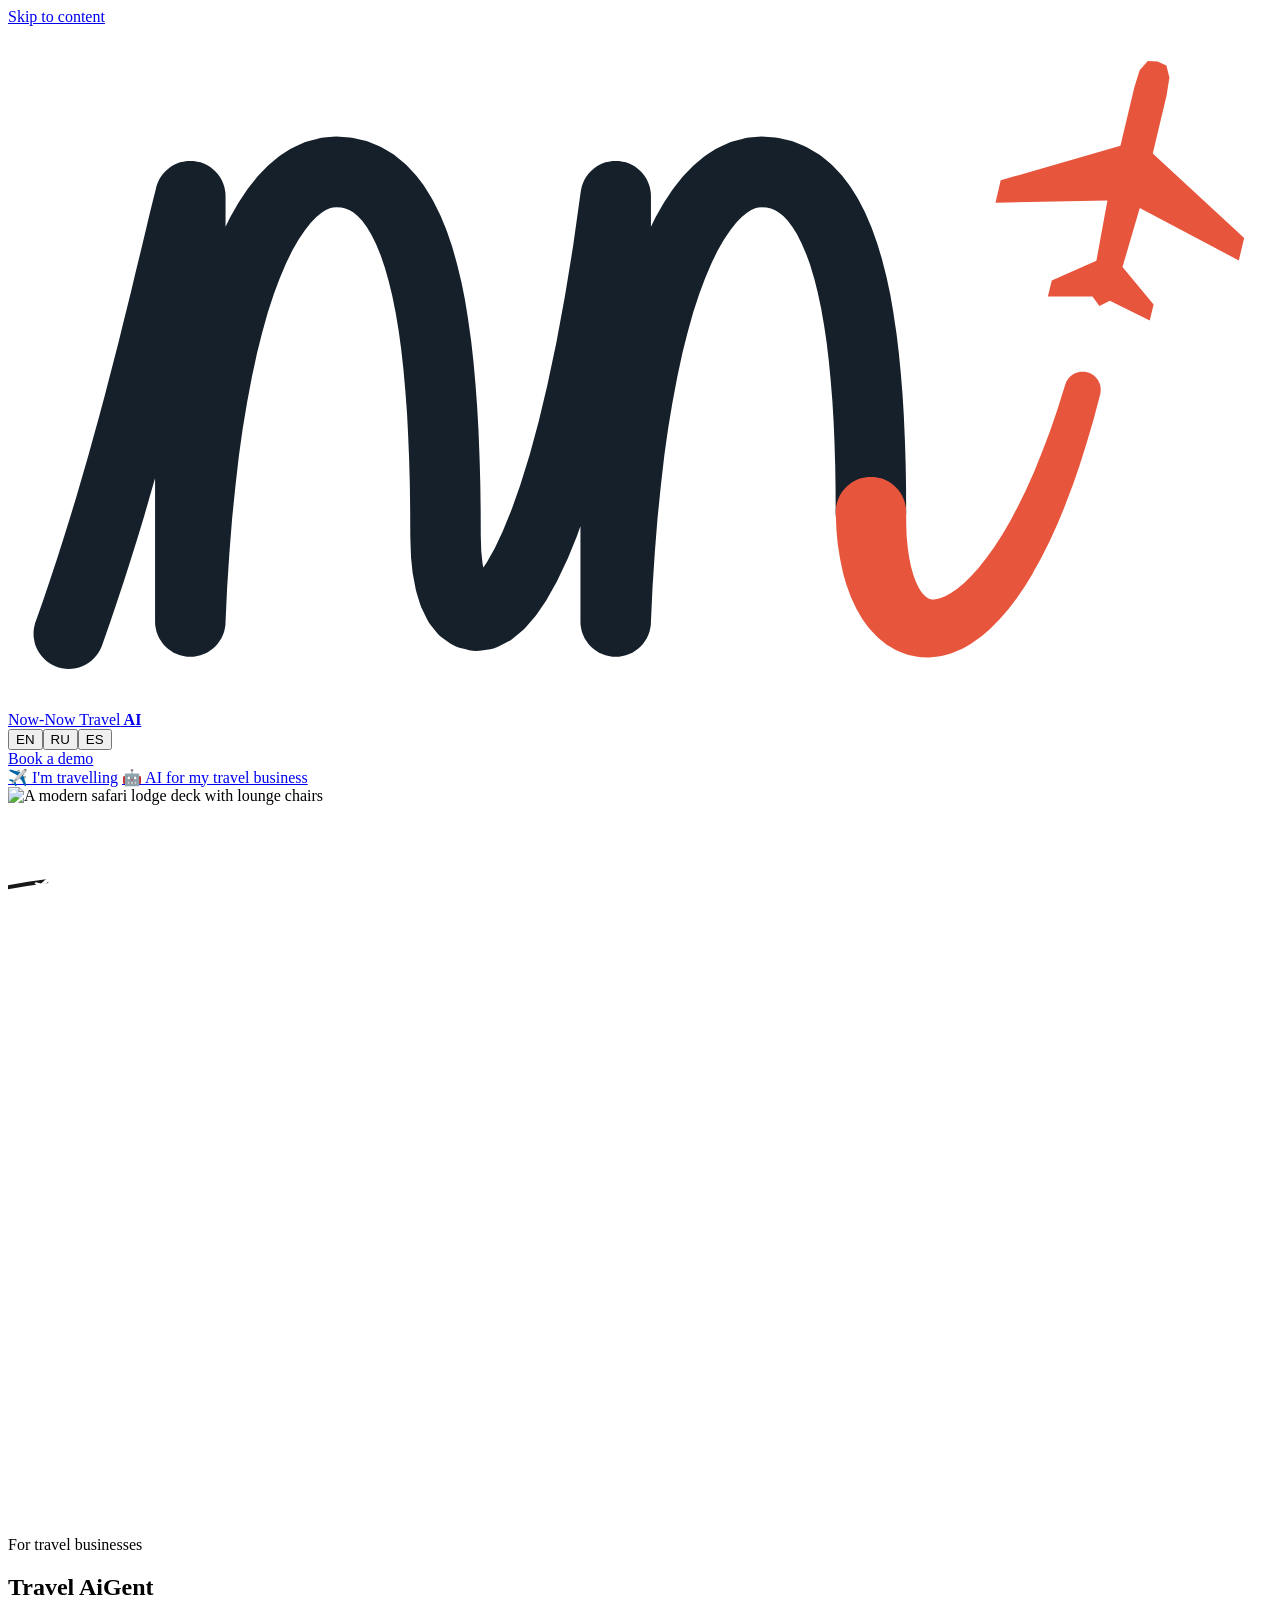
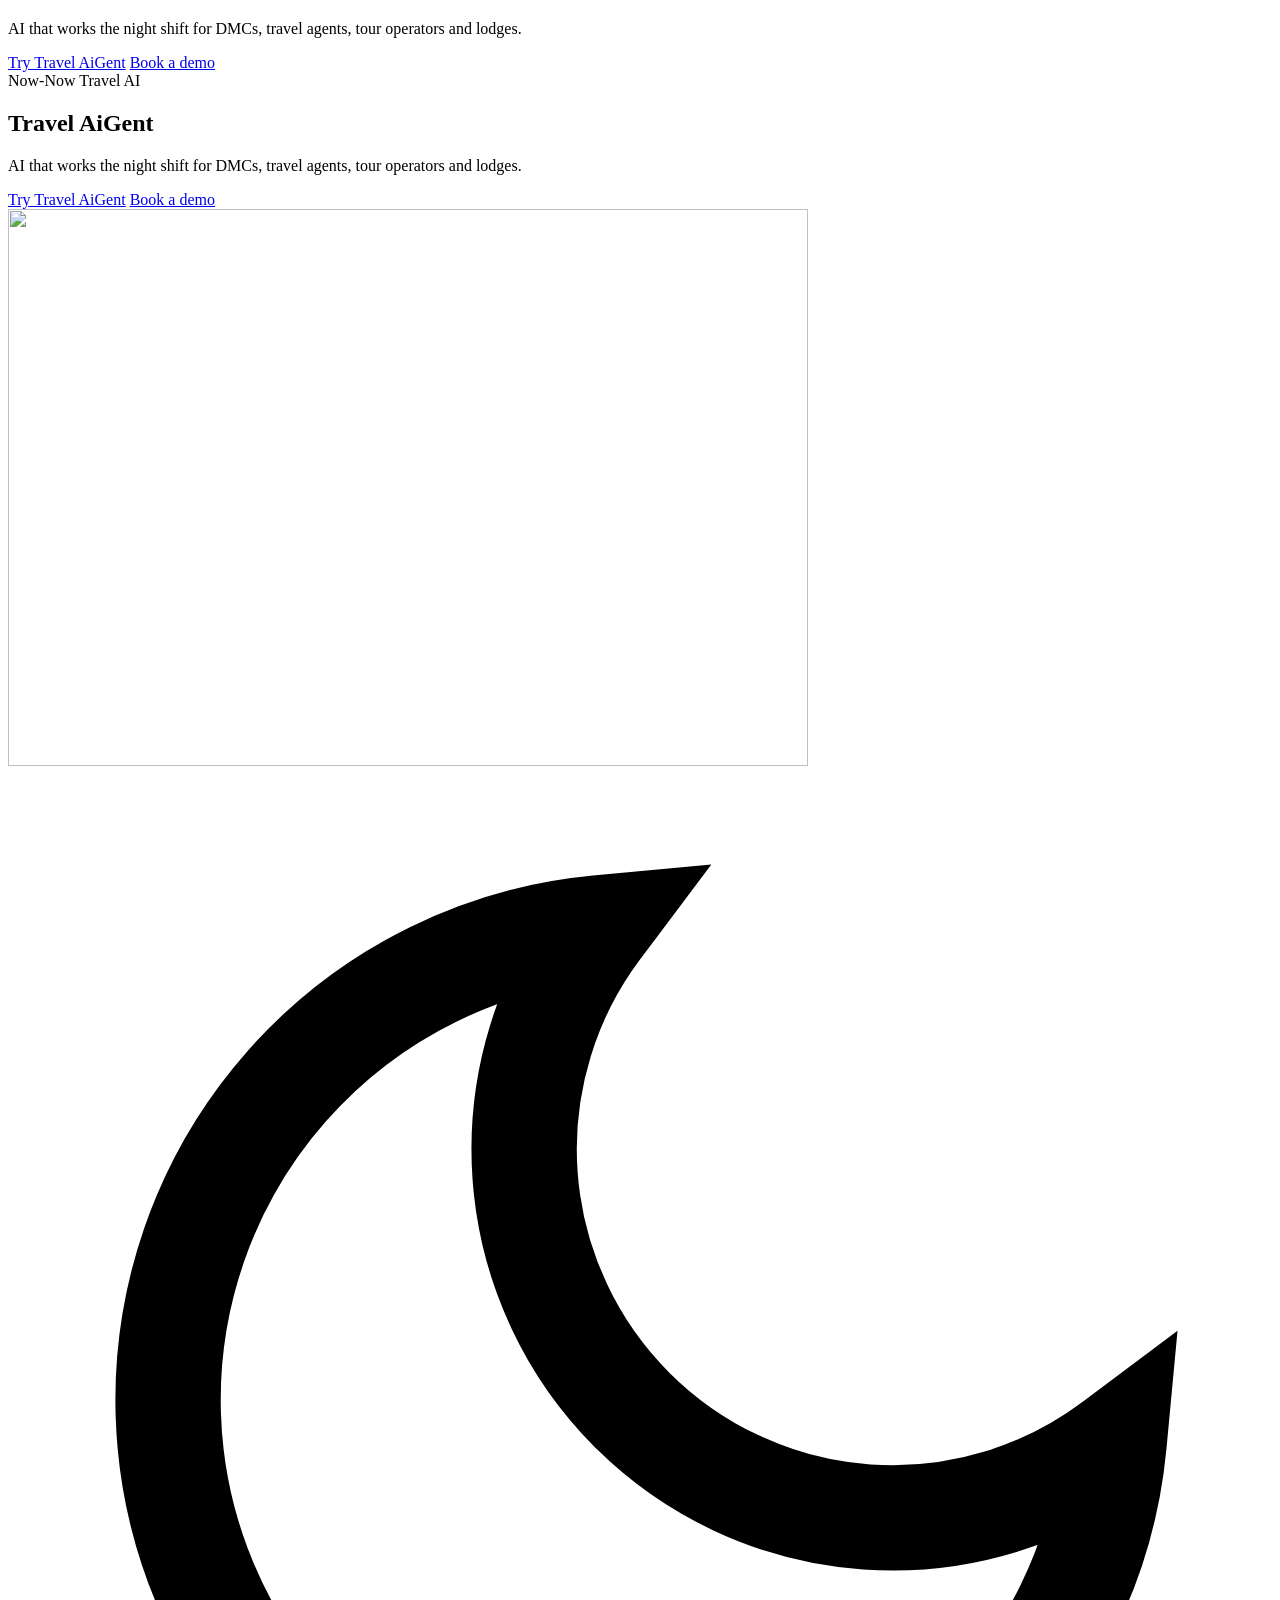
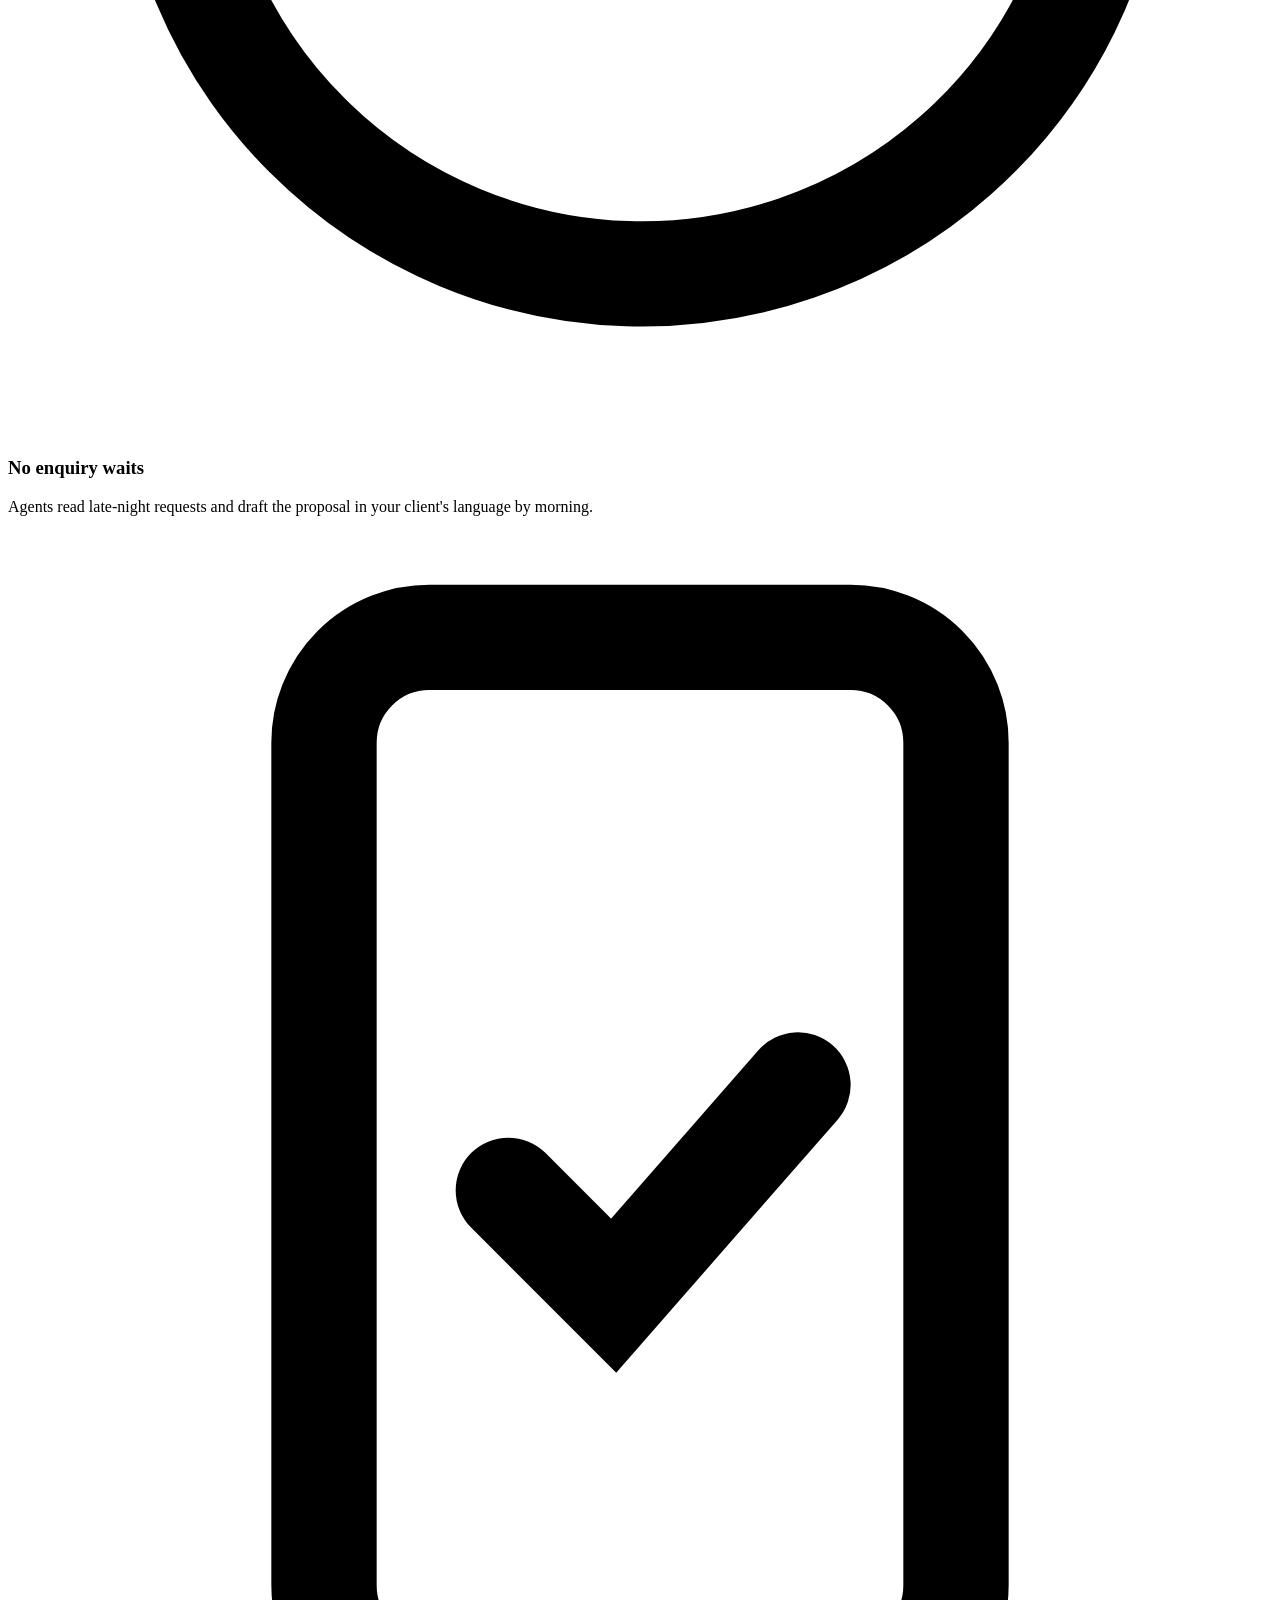
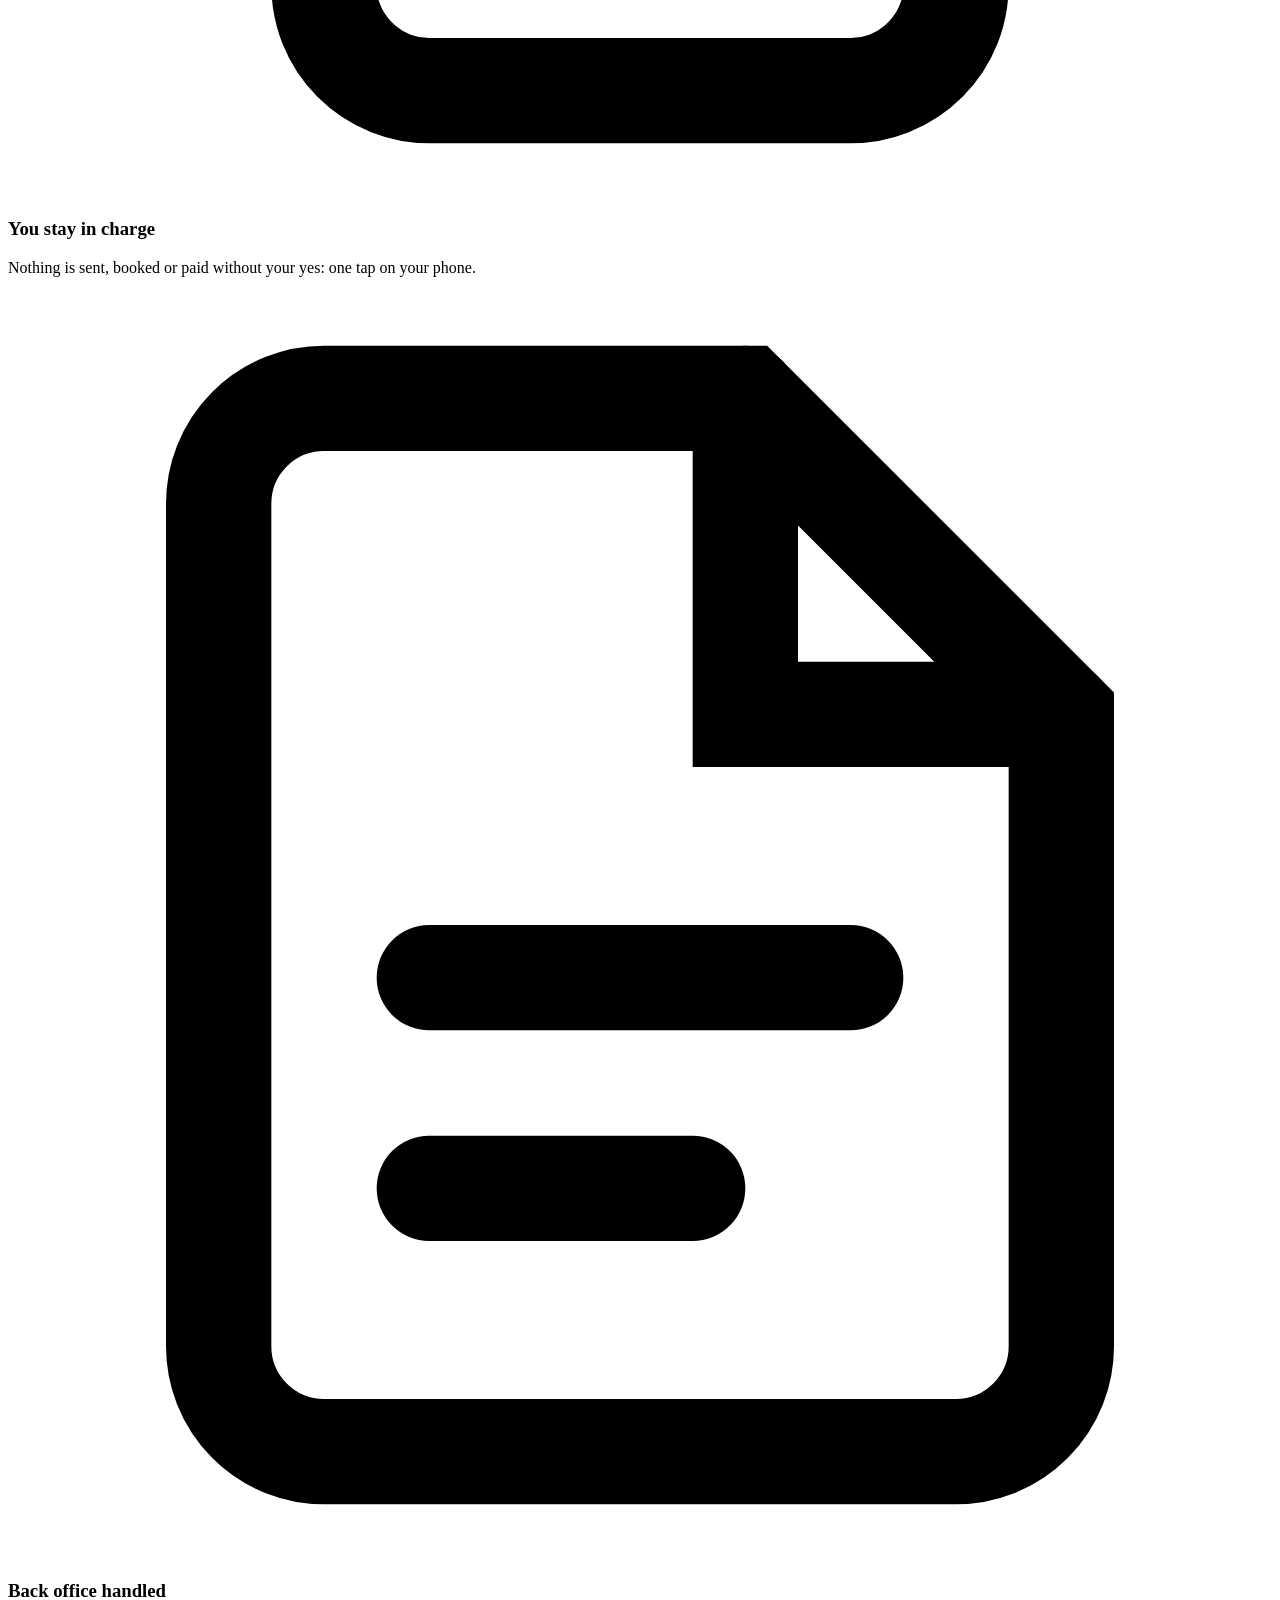
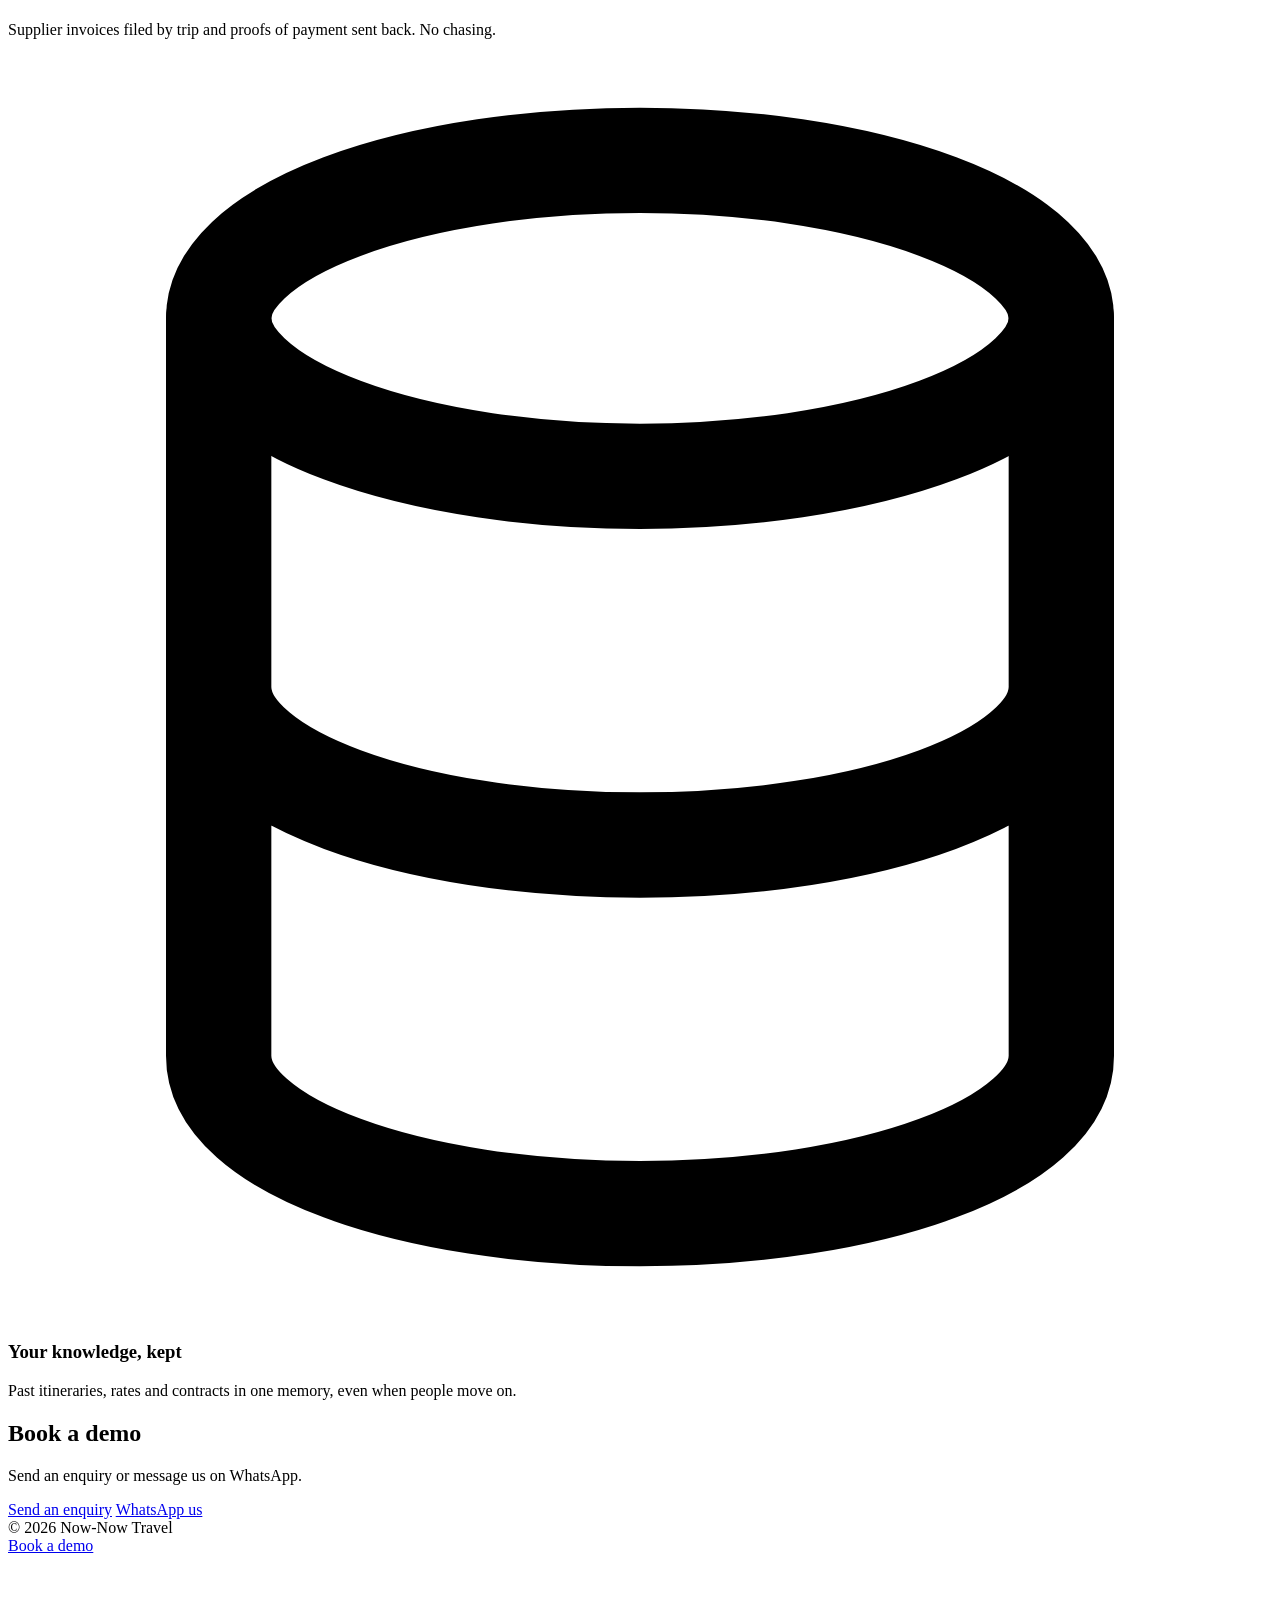
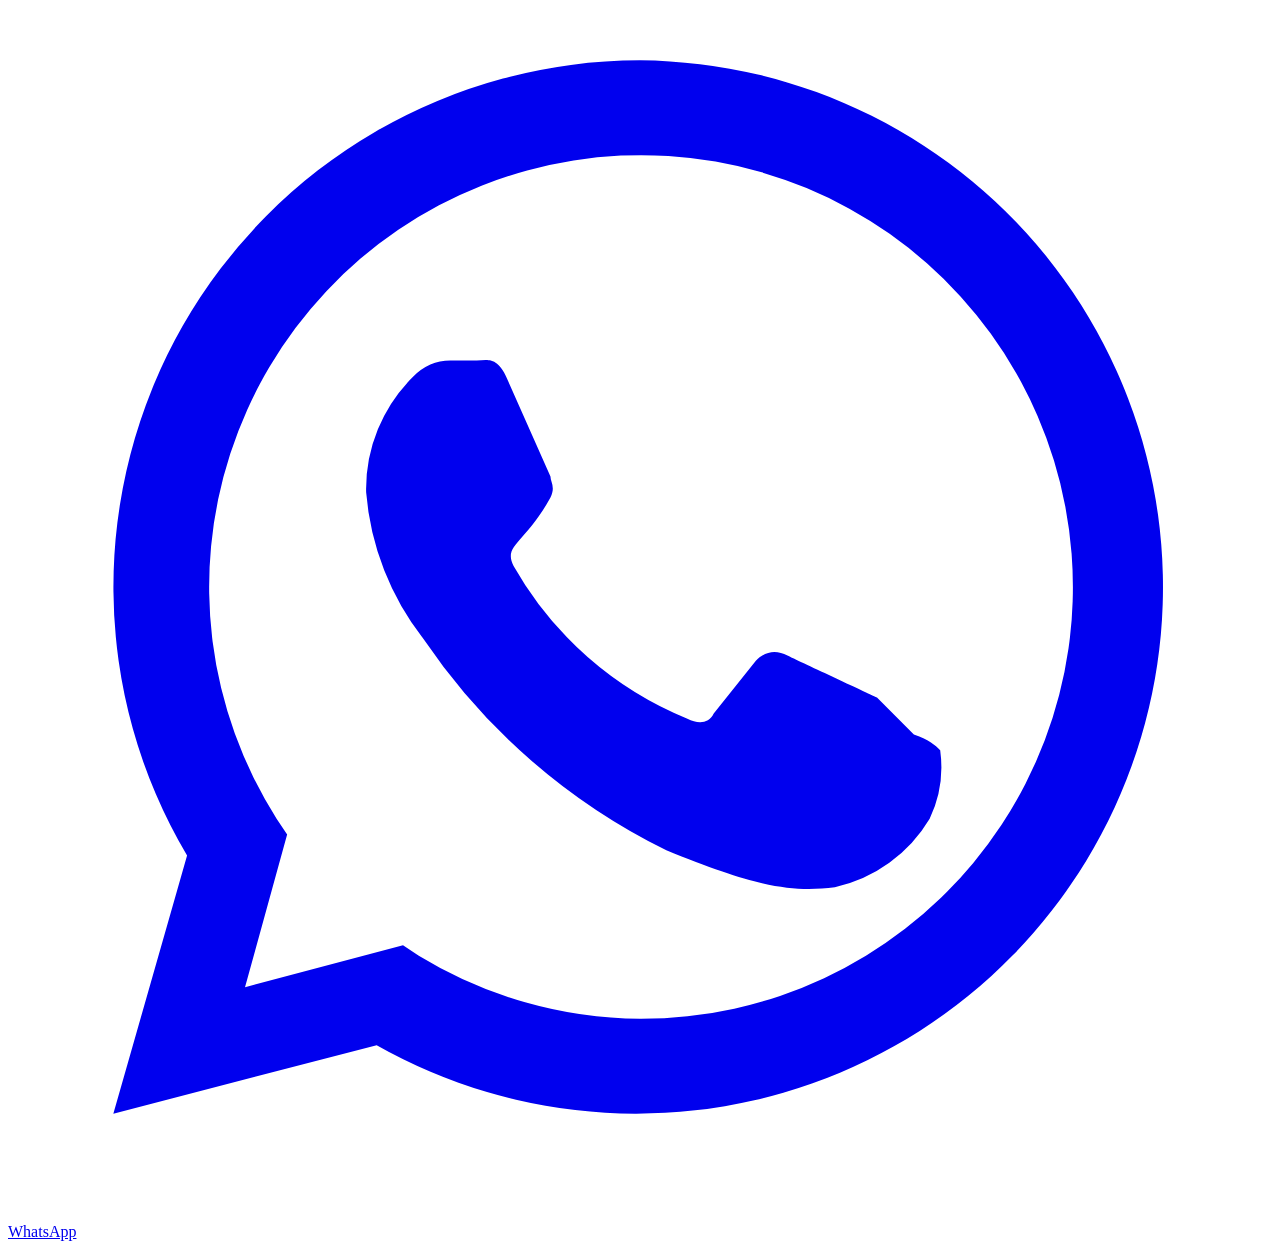
==== ai/index.html @ e7c4a9f3 "Travel AiGent demo -> yuliyaladysh.github.io/travel-ai; WhatsApp prefill Travel AiGent" ====
<!DOCTYPE html>
<html lang="en">
<head>
<meta charset="utf-8">
<meta name="viewport" content="width=device-width, initial-scale=1">
<title>Now-Now Travel AI | Travel AiGent for DMCs, agents, operators and lodges</title>
<meta name="description" content="Travel AiGent: AI that works the night shift for DMCs, travel agents, tour operators and lodges. Try it, or book a demo.">
<link rel="canonical" href="https://nownowtravel.net/ai/">
<meta name="robots" content="index,follow">
<meta name="theme-color" content="#e8553d">
<link rel="icon" href="/favicon-32.png" type="image/png" sizes="32x32">
<link rel="icon" href="/favicon-32.png" type="image/png" sizes="32x32">
<link rel="icon" href="/favicon.svg" type="image/svg+xml">
<link rel="apple-touch-icon" href="/apple-touch-icon.png">
<link rel="apple-touch-icon" href="/apple-touch-icon.png">
<meta property="og:type" content="website">
<meta property="og:site_name" content="Now-Now Travel">
<meta property="og:title" content="Now-Now Travel AI | Travel AiGent">
<meta property="og:description" content="AI that works the night shift for DMCs, travel agents, tour operators and lodges.">
<meta property="og:url" content="https://nownowtravel.net/ai/">
<meta property="og:image" content="https://nownowtravel.net/img/og-ai.jpg">
<meta property="og:image:width" content="1200">
<meta property="og:image:height" content="630">
<meta property="og:locale" content="en_GB">
<meta property="og:locale:alternate" content="ru_RU">
<meta property="og:locale:alternate" content="es_ES">
<meta name="twitter:card" content="summary_large_image">
<meta name="twitter:title" content="Now-Now Travel AI | Travel AiGent">
<meta name="twitter:description" content="AI that works the night shift for DMCs, travel agents, tour operators and lodges.">
<meta name="twitter:image" content="https://nownowtravel.net/img/og-ai.jpg">
<link rel="preload" href="/fonts/inter-400.woff2" as="font" type="font/woff2" crossorigin>
<link rel="preload" href="/fonts/fraunces-600.woff2" as="font" type="font/woff2" crossorigin>
<link rel="preload" as="image" type="image/webp" href="/img/ai-hero-m.webp" media="(max-width:800px)">
<link rel="preload" as="image" type="image/webp" href="/img/ai-hero.webp" media="(min-width:801px)">
<link rel="stylesheet" href="/css/site.css">
<script type="application/ld+json">
{"@context":"https://schema.org","@type":"WebPage","name":"Now-Now Travel AI","url":"https://nownowtravel.net/ai/","description":"Travel AiGent: AI that works the night shift for DMCs, travel agents, tour operators and lodges.","isPartOf":{"@type":"WebSite","name":"Now-Now Travel","url":"https://nownowtravel.net/"},"mainEntity":{"@type":"Service","name":"Travel AiGent","serviceType":"AI quoting assistant for travel businesses","audience":"DMCs, travel agents, tour operators and lodges"}}
</script>
</head>
<body data-page="ai">
<a class="sr-only skip" href="#main" data-t="skip">Skip to content</a>
<header class="nav">
 <div class="wrap nav-in">
  <a class="logo" href="/" aria-label="Now-Now Travel AI home">
   <svg class="mk" viewBox="1 26 104 56" aria-hidden="true"><path class="mk-ink" d="M14.16 37.76 L13.95 37.95 L13.76 38.16 L13.59 38.39 L13.44 38.63 L13.32 38.89 L13.22 39.16 L13.16 39.43 L12.9 40.47 L12.63 41.56 L12.36 42.7 L12.07 43.91 L11.77 45.16 L11.45 46.47 L11.13 47.82 L10.79 49.21 L10.43 50.65 L10.12 51.91 L9.75 53.36 L9.35 54.91 L8.94 56.49 L8.51 58.09 L8.06 59.72 L7.6 61.38 L7.11 63.06 L6.62 64.75 L6.1 66.46 L5.56 68.19 L5.01 69.92 L4.43 71.66 L3.84 73.41 L3.22 75.16 L3.16 75.43 L3.11 75.72 L3.1 76 L3.11 76.28 L3.16 76.57 L3.22 76.84 L3.32 77.11 L3.44 77.37 L3.59 77.61 L3.76 77.84 L3.95 78.05 L4.16 78.24 L4.39 78.41 L4.63 78.56 L4.89 78.68 L5.16 78.78 L5.43 78.84 L5.72 78.89 L6 78.9 L6.28 78.89 L6.57 78.84 L6.84 78.78 L7.11 78.68 L7.37 78.56 L7.61 78.41 L7.84 78.24 L8.05 78.05 L8.24 77.84 L8.41 77.61 L8.56 77.37 L8.68 77.11 L8.78 76.84 L9.39 75.09 L9.98 73.35 L10.56 71.6 L11.11 69.87 L11.65 68.15 L12.17 66.44 L12.66 64.74 L13.1 63.22 L13.1 63.7 L13.1 65.14 L13.1 66.58 L13.1 68 L13.1 69.42 L13.1 70.83 L13.1 72.23 L13.1 73.62 L13.1 75 L13.11 75.28 L13.16 75.57 L13.22 75.84 L13.32 76.11 L13.44 76.37 L13.59 76.61 L13.76 76.84 L13.95 77.05 L14.16 77.24 L14.39 77.41 L14.63 77.56 L14.89 77.68 L15.16 77.78 L15.43 77.84 L15.72 77.89 L16 77.9 L16.28 77.89 L16.57 77.84 L16.84 77.78 L17.11 77.68 L17.37 77.56 L17.61 77.41 L17.84 77.24 L18.05 77.05 L18.24 76.84 L18.41 76.61 L18.56 76.37 L18.68 76.11 L18.78 75.84 L18.84 75.57 L18.89 75.28 L18.9 75 L19.03 72.2 L19.22 69.3 L19.44 66.52 L19.71 63.86 L20 61.34 L20.31 59.14 L20.67 56.98 L21.07 54.86 L21.5 52.87 L21.9 51.28 L22.38 49.56 L22.88 48.04 L23.35 46.77 L23.89 45.5 L24.39 44.48 L24.9 43.58 L25.43 42.8 L25.91 42.18 L26.37 41.71 L26.8 41.36 L27.15 41.14 L27.48 41 L27.73 40.93 L28.02 40.91 L28.42 40.94 L28.76 41.02 L29.11 41.16 L29.4 41.33 L29.77 41.64 L30.14 42.03 L30.52 42.53 L30.89 43.15 L31.27 43.92 L31.66 44.86 L31.99 45.83 L32.33 47.03 L32.61 48.17 L32.9 49.62 L33.14 51.06 L33.34 52.51 L33.53 54.21 L33.69 56 L33.83 57.87 L33.92 59.64 L34 61.54 L34.06 63.63 L34.09 65.78 L34.1 68 L34.15 69.43 L34.16 69.71 L34.29 70.98 L34.34 71.26 L34.55 72.37 L34.62 72.64 L34.91 73.57 L35.01 73.84 L35.13 74.1 L35.5 74.85 L35.64 75.09 L35.81 75.32 L36.24 75.87 L36.43 76.08 L36.64 76.27 L36.87 76.44 L37.36 76.79 L37.61 76.94 L37.86 77.06 L38.13 77.16 L38.68 77.29 L38.95 77.36 L39.23 77.4 L39.52 77.42 L39.8 77.4 L40.4 77.32 L40.68 77.28 L40.95 77.21 L41.22 77.11 L41.48 76.99 L42.11 76.67 L42.36 76.53 L42.59 76.36 L43.26 75.8 L43.47 75.61 L43.66 75.4 L44.37 74.59 L44.54 74.36 L45.27 73.29 L45.41 73.05 L46.16 71.71 L46.93 70.09 L47.05 69.83 L47.83 67.92 L47.92 67.66 L48.1 67.16 L48.1 68 L48.1 69.42 L48.1 70.83 L48.1 72.23 L48.1 73.62 L48.1 75 L48.11 75.28 L48.16 75.57 L48.22 75.84 L48.32 76.11 L48.44 76.37 L48.59 76.61 L48.76 76.84 L48.95 77.05 L49.16 77.24 L49.39 77.41 L49.63 77.56 L49.89 77.68 L50.16 77.78 L50.43 77.84 L50.72 77.89 L51 77.9 L51.28 77.89 L51.57 77.84 L51.84 77.78 L52.11 77.68 L52.37 77.56 L52.61 77.41 L52.84 77.24 L53.05 77.05 L53.24 76.84 L53.41 76.61 L53.56 76.37 L53.68 76.11 L53.78 75.84 L53.84 75.57 L53.89 75.28 L53.9 75 L54.03 72.2 L54.22 69.3 L54.44 66.52 L54.71 63.86 L55 61.34 L55.31 59.14 L55.67 56.98 L56.07 54.86 L56.5 52.87 L56.9 51.28 L57.38 49.56 L57.88 48.04 L58.35 46.77 L58.89 45.5 L59.39 44.48 L59.9 43.58 L60.43 42.8 L60.91 42.18 L61.37 41.71 L61.8 41.36 L62.15 41.14 L62.48 41 L62.73 40.93 L63.02 40.91 L63.42 40.94 L63.77 41.02 L64.12 41.16 L64.42 41.34 L64.79 41.63 L65.16 42.02 L65.53 42.51 L65.91 43.12 L66.29 43.87 L66.68 44.78 L66.99 45.63 L67.35 46.84 L67.61 47.87 L67.9 49.23 L68.15 50.67 L68.34 51.91 L68.53 53.5 L68.69 55.16 L68.83 56.88 L68.93 58.57 L69 60.2 L69.06 62.09 L69.09 64.02 L69.1 66 L69.11 66.28 L69.16 66.57 L69.22 66.84 L69.32 67.11 L69.44 67.37 L69.59 67.61 L69.76 67.84 L69.95 68.05 L70.16 68.24 L70.39 68.41 L70.63 68.56 L70.89 68.68 L71.16 68.78 L71.43 68.84 L71.72 68.89 L72 68.9 L72.28 68.89 L72.57 68.84 L72.84 68.78 L73.11 68.68 L73.37 68.56 L73.61 68.41 L73.84 68.24 L74.05 68.05 L74.24 67.84 L74.41 67.61 L74.56 67.37 L74.68 67.11 L74.78 66.84 L74.84 66.57 L74.89 66.28 L74.9 66 L74.89 64.02 L74.86 62.09 L74.8 60.2 L74.72 58.37 L74.71 58.09 L74.6 56.31 L74.46 54.59 L74.3 52.94 L74.11 51.35 L73.88 49.83 L73.84 49.54 L73.59 48.1 L73.3 46.73 L73.23 46.45 L72.9 45.16 L72.54 43.95 L72.14 42.83 L72.04 42.56 L71.6 41.53 L71.48 41.27 L71 40.34 L70.86 40.09 L70.33 39.25 L70.17 39.02 L69.6 38.29 L69.41 38.07 L68.8 37.44 L68.59 37.25 L67.94 36.72 L67.71 36.55 L67.46 36.41 L66.76 35.99 L66.51 35.87 L65.76 35.57 L65.49 35.47 L65.21 35.4 L64.41 35.22 L64.13 35.18 L63.28 35.11 L63 35.1 L62.72 35.11 L61.97 35.18 L61.69 35.22 L61.41 35.29 L60.68 35.48 L60.41 35.57 L59.69 35.89 L59.44 36.01 L59.19 36.15 L58.49 36.59 L58.26 36.76 L57.57 37.33 L57.36 37.52 L56.68 38.22 L56.49 38.43 L55.84 39.25 L55.67 39.48 L55.03 40.43 L54.89 40.67 L54.27 41.75 L53.9 42.51 L53.9 41.5 L53.9 40 L53.89 39.72 L53.84 39.43 L53.78 39.16 L53.68 38.89 L53.56 38.63 L53.41 38.39 L53.24 38.16 L53.05 37.95 L52.84 37.76 L52.61 37.59 L52.37 37.44 L52.11 37.32 L51.84 37.22 L51.57 37.16 L51.28 37.11 L51 37.1 L50.72 37.11 L50.43 37.16 L50.16 37.22 L49.89 37.32 L49.63 37.44 L49.39 37.59 L49.16 37.76 L48.95 37.95 L48.76 38.16 L48.59 38.39 L48.44 38.63 L48.32 38.89 L48.22 39.16 L48.16 39.43 L48.11 39.72 L47.5 44.09 L46.83 48.2 L46.12 52.04 L45.38 55.54 L44.67 58.52 L43.93 61.25 L43.15 63.77 L42.46 65.73 L41.69 67.61 L41.05 68.97 L40.39 70.15 L40.11 70.56 L40.05 70.26 L39.94 69.21 L39.9 68 L39.89 65.78 L39.86 63.63 L39.8 61.54 L39.72 59.53 L39.71 59.24 L39.6 57.3 L39.46 55.43 L39.3 53.65 L39.11 51.94 L38.88 50.31 L38.84 50.03 L38.59 48.49 L38.3 47.04 L37.97 45.68 L37.9 45.41 L37.54 44.14 L37.14 42.97 L37.04 42.71 L36.6 41.64 L36.48 41.38 L36 40.41 L35.86 40.17 L35.33 39.3 L35.17 39.07 L34.6 38.32 L34.41 38.11 L33.8 37.46 L33.59 37.27 L32.94 36.73 L32.71 36.56 L32.01 36.14 L31.76 35.99 L31.51 35.87 L30.76 35.57 L30.49 35.47 L30.21 35.4 L29.41 35.22 L29.13 35.18 L28.28 35.11 L28 35.1 L27.72 35.11 L26.97 35.18 L26.69 35.22 L26.41 35.29 L25.68 35.48 L25.41 35.57 L24.69 35.89 L24.44 36.01 L24.19 36.15 L23.49 36.59 L23.26 36.76 L22.57 37.33 L22.36 37.52 L21.68 38.22 L21.49 38.43 L20.84 39.25 L20.67 39.48 L20.03 40.43 L19.89 40.67 L19.27 41.75 L18.9 42.51 L18.9 41.5 L18.9 40 L18.89 39.72 L18.84 39.43 L18.78 39.16 L18.68 38.89 L18.56 38.63 L18.41 38.39 L18.24 38.16 L18.05 37.95 L17.84 37.76 L17.61 37.59 L17.37 37.44 L17.11 37.32 L16.84 37.22 L16.57 37.16 L16.28 37.11 L16 37.1 L15.72 37.11 L15.43 37.16 L15.16 37.22 L14.89 37.32 L14.63 37.44 L14.39 37.59Z" fill="#15202b" fill-rule="evenodd"/><path class="mk-tail" d="M70.39 63.59 L70.16 63.76 L69.95 63.95 L69.76 64.16 L69.59 64.39 L69.44 64.63 L69.32 64.89 L69.22 65.16 L69.16 65.43 L69.11 65.72 L69.1 66 L69.15 67.17 L69.16 67.45 L69.26 68.54 L69.3 68.82 L69.46 69.84 L69.66 70.79 L69.72 71.06 L69.97 71.93 L70.06 72.18 L70.35 72.98 L70.68 73.69 L70.79 73.93 L71.16 74.57 L71.29 74.79 L71.69 75.34 L71.85 75.55 L72.02 75.74 L72.45 76.2 L72.64 76.38 L73.1 76.75 L73.3 76.9 L73.52 77.03 L74 77.32 L74.23 77.43 L74.74 77.63 L74.96 77.71 L75.2 77.77 L75.73 77.88 L75.96 77.92 L76.2 77.93 L76.75 77.95 L76.98 77.94 L77.54 77.88 L77.77 77.84 L77.99 77.79 L78.57 77.63 L78.78 77.55 L79.37 77.3 L79.57 77.21 L80.17 76.86 L80.35 76.75 L80.96 76.31 L81.13 76.19 L81.75 75.65 L81.9 75.51 L82.53 74.88 L82.66 74.73 L83.29 74.01 L83.92 73.18 L84.04 73.02 L84.67 72.09 L85.3 71.06 L85.39 70.89 L86.02 69.76 L86.64 68.51 L86.72 68.35 L87.34 67 L87.94 65.54 L88.54 63.96 L88.6 63.81 L89.18 62.12 L89.75 60.32 L90.31 58.41 L90.85 56.37 L90.88 56.23 L90.9 56.08 L90.91 55.94 L90.9 55.79 L90.88 55.65 L90.85 55.5 L90.8 55.37 L90.74 55.23 L90.66 55.11 L90.57 54.99 L90.47 54.88 L90.37 54.78 L90.25 54.7 L90.12 54.62 L89.99 54.56 L89.85 54.51 L89.71 54.47 L89.56 54.45 L89.42 54.44 L89.27 54.45 L89.13 54.47 L88.98 54.51 L88.85 54.56 L88.71 54.62 L88.59 54.7 L88.47 54.78 L88.36 54.88 L88.26 54.99 L88.18 55.11 L88.1 55.23 L88.04 55.37 L87.99 55.5 L87.36 57.51 L86.74 59.33 L86.1 61.02 L85.43 62.67 L84.77 64.16 L84.12 65.48 L83.43 66.79 L82.79 67.87 L82.11 68.93 L81.48 69.8 L80.82 70.63 L80.25 71.26 L79.65 71.84 L79.1 72.3 L78.59 72.65 L78.15 72.9 L77.75 73.06 L77.43 73.15 L77.19 73.18 L77.01 73.18 L76.85 73.15 L76.74 73.1 L76.61 73.03 L76.45 72.9 L76.27 72.71 L76.08 72.46 L75.87 72.09 L75.66 71.63 L75.48 71.14 L75.3 70.49 L75.14 69.7 L75.04 69.01 L74.94 68 L74.91 67.17 L74.9 66 L74.89 65.72 L74.84 65.43 L74.78 65.16 L74.68 64.89 L74.56 64.63 L74.41 64.39 L74.24 64.16 L74.05 63.95 L73.84 63.76 L73.61 63.59 L73.37 63.44 L73.11 63.32 L72.84 63.22 L72.57 63.16 L72.28 63.11 L72 63.1 L71.72 63.11 L71.43 63.16 L71.16 63.22 L70.89 63.32 L70.63 63.44Z" fill="#e8553d" fill-rule="evenodd"/><path class="mk-plane" d="M95.58 28.92 L96.31 29.25 L96.56 30.23 L96.33 31.69 L95.19 36.49 L102.71 43.45 L102.27 45.29 L94.12 40.98 L92.7 45.83 L95.26 48.92 L94.94 50.24 L91.66 48.6 L90.8 49.04 L90.23 48.26 L86.56 48.25 L86.88 46.93 L90.55 45.32 L91.46 40.35 L82.25 40.54 L82.68 38.7 L92.53 35.86 L93.67 31.06 L94.11 29.65 L94.78 28.89Z" fill="#e8553d" fill-rule="evenodd"/></svg>
   <span class="logo-t">Now-Now Travel<b> AI</b></span></a>
  <div class="langs" role="group" aria-label="Language">
   <button type="button" data-lang="en" aria-pressed="true">EN</button><button type="button" data-lang="ru" aria-pressed="false">RU</button><button type="button" data-lang="es" aria-pressed="false">ES</button>
  </div>
  <a class="btn btn-p btn-sm nav-cta" href="#contact" data-open="ai" data-t="ai_cta">Book a demo</a>
 </div>
 <div class="tabbar">
  <nav class="tabs" aria-label="For travellers and for travel businesses">
   <a class="tab" href="/" data-t="tab_travel">✈️ I'm travelling</a>
   <a class="tab" href="/ai/" aria-current="page" data-t="tab_ai">🤖 AI for my travel business</a>
  </nav>
 </div>
</header>
<main id="main">
<section class="hero hero-ai" id="top" aria-labelledby="h1">
 <picture>
  <source media="(max-width:800px)" type="image/webp" srcset="/img/ai-hero-m.webp">
  <source media="(max-width:800px)" type="image/jpeg" srcset="/img/ai-hero-m.jpg">
  <source type="image/webp" srcset="/img/ai-hero-1280.webp 1280w, /img/ai-hero.webp 2560w" sizes="100vw">
  <source type="image/jpeg" srcset="/img/ai-hero-1280.jpg 1280w, /img/ai-hero.jpg 2560w" sizes="100vw">
  <img src="/img/ai-hero.jpg" alt="A modern safari lodge deck with lounge chairs" width="2560" height="1440" fetchpriority="high">
 </picture>
 <div class="sky" aria-hidden="true"><svg viewBox="0 0 1600 900" preserveAspectRatio="xMidYMin slice" focusable="false"><defs><path id="sk-pl" d="M95.58 28.92 L96.31 29.25 L96.56 30.23 L96.33 31.69 L95.19 36.49 L102.71 43.45 L102.27 45.29 L94.12 40.98 L92.7 45.83 L95.26 48.92 L94.94 50.24 L91.66 48.6 L90.8 49.04 L90.23 48.26 L86.56 48.25 L86.88 46.93 L90.55 45.32 L91.46 40.35 L82.25 40.54 L82.68 38.7 L92.53 35.86 L93.67 31.06 L94.11 29.65 L94.78 28.89Z" transform="rotate(45) translate(-92.48 -39.56)"/></defs><mask id="sk-m1" maskUnits="userSpaceOnUse" x="-200" y="-100" width="2000" height="1100"><path d="M-80 120C240 30 520 150 820 80S1360 40 1700 110" pathLength="1" fill="none" stroke="#fff" stroke-width="10" stroke-dasharray="1 1" stroke-dashoffset="1"><animate attributeName="stroke-dashoffset" values="1;1;0;0" keyTimes="0;0.02;0.66;1" dur="20s" repeatCount="indefinite"/></path></mask><g opacity=".9"><animate attributeName="opacity" values=".9;.9;.9;0" keyTimes="0;0.02;0.66;1" dur="20s" repeatCount="indefinite"/><path class="sk-trail" d="M-80 120C240 30 520 150 820 80S1360 40 1700 110" mask="url(#sk-m1)"/><use href="#sk-pl" fill="#fff" transform="scale(1.7)"><animateMotion dur="20s" repeatCount="indefinite" rotate="auto" calcMode="linear" keyPoints="0;0;1;1" keyTimes="0;0.02;0.66;1" path="M-80 120C240 30 520 150 820 80S1360 40 1700 110"/></use></g><mask id="sk-m2" maskUnits="userSpaceOnUse" x="-200" y="-100" width="2000" height="1100"><path d="M1700 60C1400 140 1100 40 800 110S300 70-100 135" pathLength="1" fill="none" stroke="#fff" stroke-width="10" stroke-dasharray="1 1" stroke-dashoffset="1"><animate attributeName="stroke-dashoffset" values="1;1;0;0" keyTimes="0;0.3;0.86;1" dur="26s" repeatCount="indefinite"/></path></mask><g opacity=".95"><animate attributeName="opacity" values=".95;.95;.95;0" keyTimes="0;0.3;0.86;1" dur="26s" repeatCount="indefinite"/><path class="sk-trail" d="M1700 60C1400 140 1100 40 800 110S300 70-100 135" mask="url(#sk-m2)"/><use href="#sk-pl" fill="#e8553d" transform="scale(1.2)"><animateMotion dur="26s" repeatCount="indefinite" rotate="auto" calcMode="linear" keyPoints="0;0;1;1" keyTimes="0;0.3;0.86;1" path="M1700 60C1400 140 1100 40 800 110S300 70-100 135"/></use></g></svg></div>
 <div class="wrap">
  <p class="eyebrow" data-t="ai_eyebrow">For travel businesses</p>
  <h1 id="h1" data-t="ai_h">Travel AiGent</h1>
  <p class="lead" data-t="ai_lead">AI that works the night shift for DMCs, travel agents, tour operators and lodges.</p>
  <div class="actions">
   <a class="btn btn-p" href="https://yuliyaladysh.github.io/travel-ai/start.html?lang=en" data-qd target="_blank" rel="noopener" data-t="ai_try">Try Travel AiGent</a>
   <a class="btn btn-g" href="#contact" data-open="ai" data-t="ai_cta">Book a demo</a>
  </div>
 </div>
</section>

<section class="ai" id="benefits" aria-labelledby="ben-h">
 <div class="wrap">
  <div class="ai-top reveal">
   <div>
    <div class="sec-h"><div><span class="tag" data-t="ai_tag">Now-Now Travel AI</span><h2 class="fly" id="ben-h" data-t="ai_h">Travel AiGent</h2><p data-t="ai_p">AI that works the night shift for DMCs, travel agents, tour operators and lodges.</p></div></div>
    <div class="actions">
     <a class="btn btn-p" href="https://yuliyaladysh.github.io/travel-ai/start.html?lang=en" data-qd target="_blank" rel="noopener" data-t="ai_try">Try Travel AiGent</a>
     <a class="btn btn-o" href="#contact" data-open="ai" data-t="ai_cta">Book a demo</a>
    </div>
   </div>
   <a class="qd-preview" href="https://yuliyaladysh.github.io/travel-ai/start.html?lang=en" data-qd target="_blank" rel="noopener" data-t-al="ai_try">
    <picture>
     <source type="image/webp" srcset="/img/quotedesk-preview.webp">
     <img src="/img/quotedesk-preview.jpg" alt="" width="800" height="557" loading="lazy" decoding="async">
    </picture>
   </a>
  </div>
  <div class="grid">
   <div class="card reveal"><div class="card-b"><div class="ico"><svg viewBox="0 0 24 24" fill="none" stroke="currentColor" stroke-width="2" stroke-linecap="round" aria-hidden="true"><path d="M21 12.8A9 9 0 1 1 11.2 3a7 7 0 0 0 9.8 9.8z"/></svg></div><h3 data-t="a1t">No enquiry waits</h3><p data-t="a1d">Agents read late-night requests and draft the proposal in your client's language by morning.</p></div></div>
   <div class="card reveal"><div class="card-b"><div class="ico"><svg viewBox="0 0 24 24" fill="none" stroke="currentColor" stroke-width="2" stroke-linecap="round" aria-hidden="true"><rect x="6" y="2" width="12" height="20" rx="2"/><path d="M9.5 12.5l2 2 3.5-4"/></svg></div><h3 data-t="a2t">You stay in charge</h3><p data-t="a2d">Nothing is sent, booked or paid without your yes: one tap on your phone.</p></div></div>
   <div class="card reveal"><div class="card-b"><div class="ico"><svg viewBox="0 0 24 24" fill="none" stroke="currentColor" stroke-width="2" stroke-linecap="round" aria-hidden="true"><path d="M14 2H6a2 2 0 0 0-2 2v16a2 2 0 0 0 2 2h12a2 2 0 0 0 2-2V8z"/><path d="M14 2v6h6M8 13h8M8 17h5"/></svg></div><h3 data-t="a3t">Back office handled</h3><p data-t="a3d">Supplier invoices filed by trip and proofs of payment sent back. No chasing.</p></div></div>
   <div class="card reveal"><div class="card-b"><div class="ico"><svg viewBox="0 0 24 24" fill="none" stroke="currentColor" stroke-width="2" stroke-linecap="round" aria-hidden="true"><ellipse cx="12" cy="5" rx="8" ry="3"/><path d="M4 5v14c0 1.7 3.6 3 8 3s8-1.3 8-3V5M4 12c0 1.7 3.6 3 8 3s8-1.3 8-3"/></svg></div><h3 data-t="a4t">Your knowledge, kept</h3><p data-t="a4d">Past itineraries, rates and contracts in one memory, even when people move on.</p></div></div>
  </div>
 </div>
</section>

<section class="contact reveal" id="contact" aria-labelledby="c-h">
 <div class="wrap">
  <h2 class="fly" id="c-h" data-t="ai_cta">Book a demo</h2>
  <p data-t="c_p">Send an enquiry or message us on WhatsApp.</p>
  <div class="actions">
   <a class="btn btn-p" href="#contact" data-open="ai" data-t="c_form">Send an enquiry</a>
   <a class="btn btn-o wa-link" href="https://wa.me/27710347336?text=Hi%20Now-Now%20Travel%20AI!%20I%27d%20like%20to%20try%20Travel%20AiGent." target="_blank" rel="noopener" data-t="c_wa">WhatsApp us</a>
  </div>
 </div>
</section>
</main>

<footer>
 <div class="wrap">
  <span>© 2026 Now-Now Travel</span>
  <nav aria-label="Footer"><a href="#contact" data-open="ai" data-t="ai_cta">Book a demo</a></nav>
 </div>
</footer>

<a class="wa wa-link" href="https://wa.me/27710347336?text=Hi%20Now-Now%20Travel%20AI!%20I%27d%20like%20to%20try%20Travel%20AiGent." target="_blank" rel="noopener" aria-label="Chat with us on WhatsApp" data-t-al="wa_al">
 <svg viewBox="0 0 24 24" aria-hidden="true"><path fill="currentColor" d="M12 2a10 10 0 0 0-8.6 15.1L2 22l5-1.3A10 10 0 1 0 12 2zm0 18.2a8.2 8.2 0 0 1-4.2-1.2l-.3-.2-3 .8.8-2.9-.2-.3A8.2 8.2 0 1 1 12 20.2zm4.5-6.1c-.2-.1-1.5-.7-1.7-.8-.2-.1-.4-.1-.6.1l-.8 1c-.1.2-.3.2-.5.1a6.7 6.7 0 0 1-3.3-2.9c-.2-.4.2-.4.7-1.3.1-.2 0-.3 0-.4l-.8-1.8c-.2-.5-.4-.4-.6-.4h-.5a1 1 0 0 0-.7.3 3 3 0 0 0-.9 2.2 5.2 5.2 0 0 0 1.1 2.8 11.9 11.9 0 0 0 4.6 4c1.7.7 2.4.8 3.2.7a2.8 2.8 0 0 0 1.8-1.3 2.3 2.3 0 0 0 .2-1.3c-.1-.1-.2-.2-.5-.3z"/></svg>
 <span>WhatsApp</span>
</a>

<dialog id="qd" class="qd-dlg" aria-labelledby="qd-h">
 <div class="qd-inner">
  <div class="qd-bar"><strong id="qd-h" data-t="ai_h">Travel AiGent</strong><button class="x" type="button" data-qd-close aria-label="Close" data-t-al="close">×</button></div>
  <iframe id="qdFrame" title="Travel AiGent" allow="clipboard-write"></iframe>
 </div>
</dialog>

<dialog id="enq" aria-labelledby="enq-h">
 <div class="dlg">
  <div class="dlg-h"><h2 id="enq-h" data-t="ai_cta">Book a demo</h2><button class="x" type="button" data-close aria-label="Close" data-t-al="close">×</button></div>
  <form id="enqForm" novalidate>
   <label><span data-t="f_service">I'm interested in</span>
    <select name="service" id="fService" required>
     <option value="ai" selected data-t="o_ai">Travel AiGent</option>
    </select></label>
   <div class="row">
    <label><span data-t="f_name">Name</span><input name="name" autocomplete="name" required></label>
    <label><span data-t="f_email">Email</span><input name="email" type="email" autocomplete="email" required></label>
   </div>
   <label><span data-t="f_phone">WhatsApp or phone (optional)</span><input name="phone" type="tel" autocomplete="tel"></label>
   <label><span data-t="f_msg_ai">Tell us about your business and what you'd like to see</span><textarea name="message" required></textarea></label>
   <label><span data-t="f_lang">Reply in</span>
    <select name="reply_language"><option>English</option><option>Español</option><option>Русский</option></select></label>
   <input class="hp" type="text" name="_honey" tabindex="-1" autocomplete="off" aria-hidden="true">
   <button class="btn btn-p" type="submit" data-t="f_send">Send enquiry</button>
   <p class="status" id="fStatus" role="status" aria-live="polite"></p>
  </form>
 </div>
</dialog>
<script src="/js/site.js" defer></script>
</body>
</html>
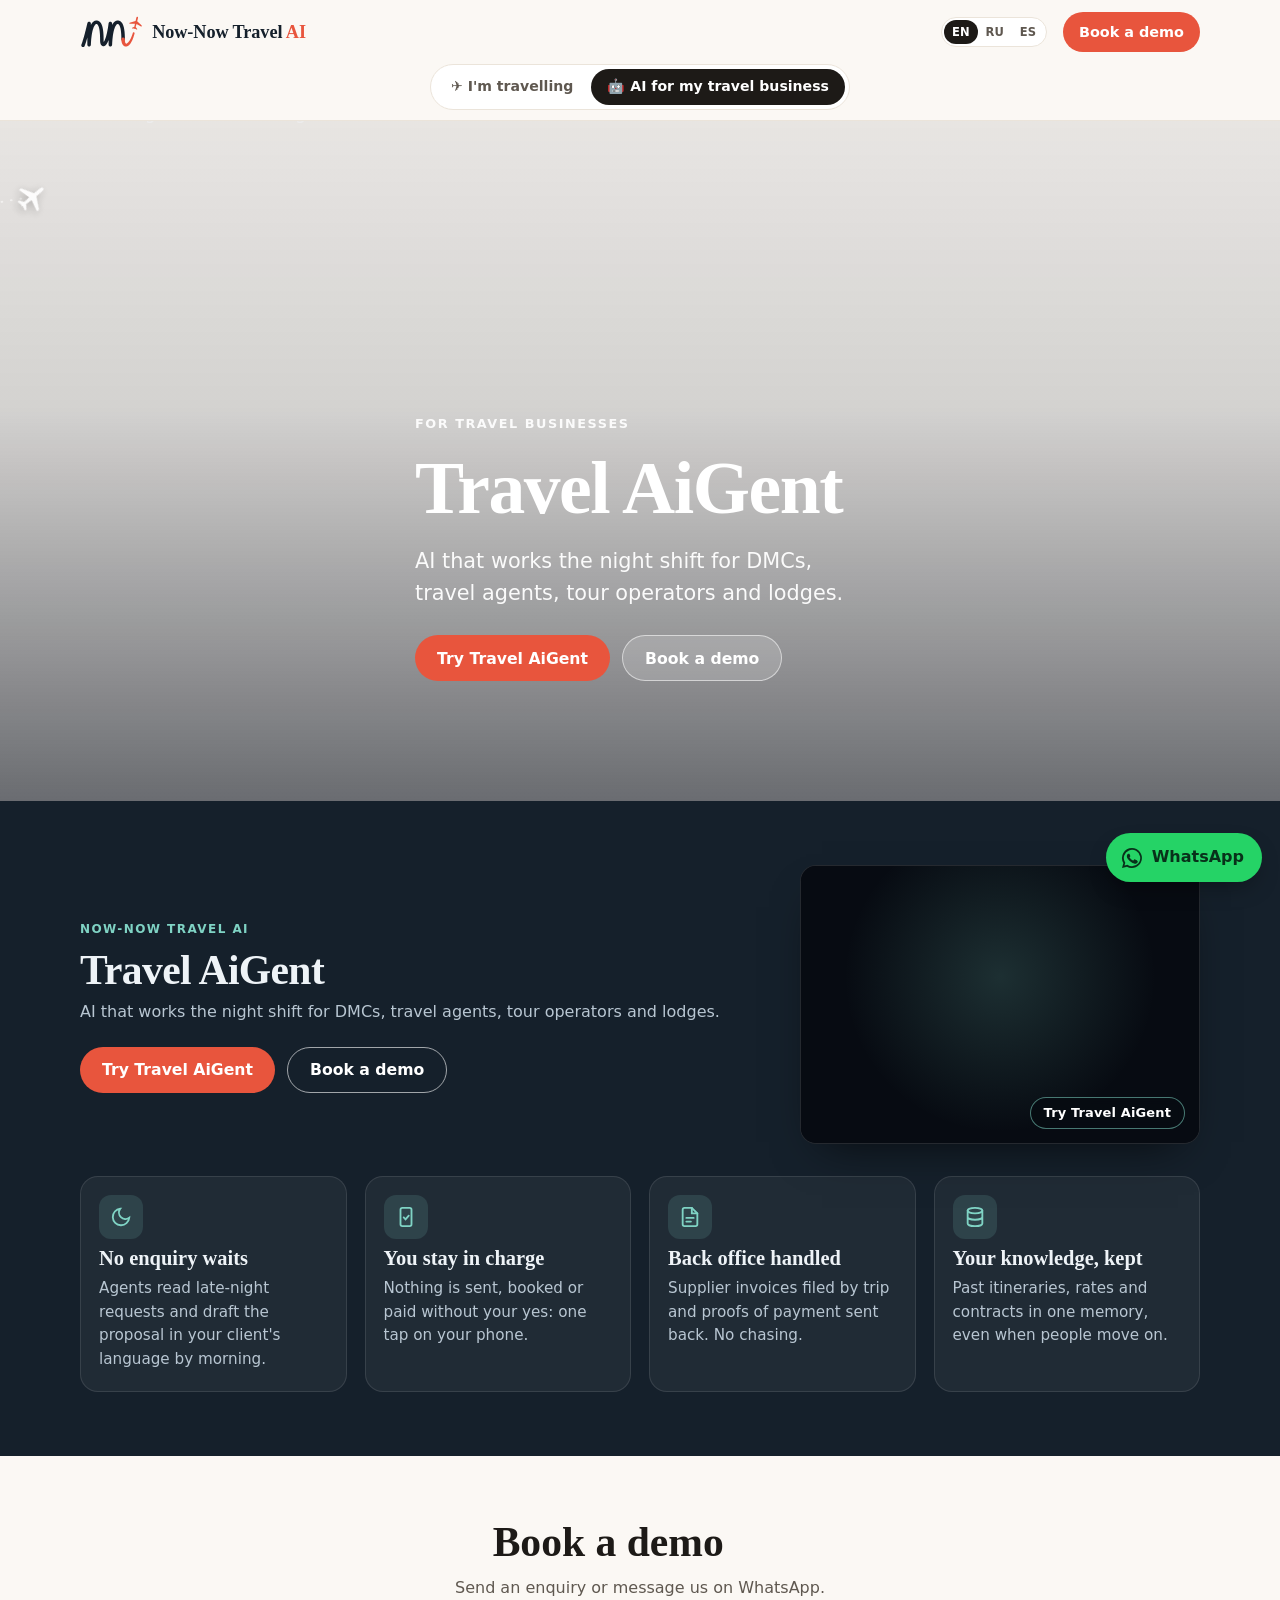
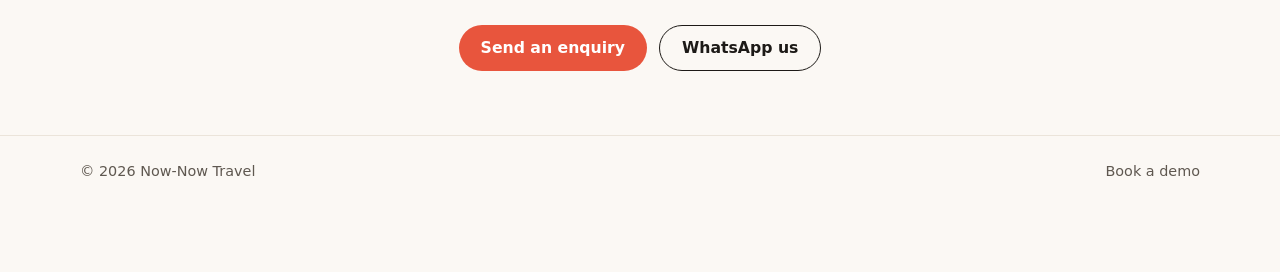
==== commit 4b1a1cae: "AI tab: live lazy iframe preview of travel-ai; drop old app screenshot" ====
--- a/ai/index.html
+++ b/ai/index.html
@@ -87,12 +87,10 @@
      <a class="btn btn-o" href="#contact" data-open="ai" data-t="ai_cta">Book a demo</a>
     </div>
    </div>
-   <a class="qd-preview" href="https://yuliyaladysh.github.io/travel-ai/start.html?lang=en" data-qd target="_blank" rel="noopener" data-t-al="ai_try">
-    <picture>
-     <source type="image/webp" srcset="/img/quotedesk-preview.webp">
-     <img src="/img/quotedesk-preview.jpg" alt="" width="800" height="557" loading="lazy" decoding="async">
-    </picture>
-   </a>
+   <div class="qd-preview">
+    <div class="qd-live" aria-hidden="true"><iframe src="https://yuliyaladysh.github.io/travel-ai/start.html?lang=en" data-qd-live title="Travel AiGent live preview" loading="lazy" tabindex="-1" scrolling="no"></iframe></div>
+    <a class="qd-hit" href="https://yuliyaladysh.github.io/travel-ai/start.html?lang=en" data-qd target="_blank" rel="noopener" data-t-al="ai_try"><span class="qd-pill" data-t="ai_try">Try Travel AiGent</span></a>
+   </div>
   </div>
   <div class="grid">
    <div class="card reveal"><div class="card-b"><div class="ico"><svg viewBox="0 0 24 24" fill="none" stroke="currentColor" stroke-width="2" stroke-linecap="round" aria-hidden="true"><path d="M21 12.8A9 9 0 1 1 11.2 3a7 7 0 0 0 9.8 9.8z"/></svg></div><h3 data-t="a1t">No enquiry waits</h3><p data-t="a1d">Agents read late-night requests and draft the proposal in your client's language by morning.</p></div></div>
--- a/css/site.css
+++ b/css/site.css
@@ -0,0 +1,185 @@
+@font-face{font-family:"Fraunces";src:url(/fonts/fraunces-600.woff2) format("woff2");font-weight:600;font-display:swap;unicode-range:U+0000-00FF,U+2000-206F}
+@font-face{font-family:"Fraunces";src:url(/fonts/lora-cyr-600.woff2) format("woff2");font-weight:600;font-display:swap;unicode-range:U+0400-045F}
+@font-face{font-family:"Inter";src:url(/fonts/inter-400.woff2) format("woff2");font-weight:400;font-display:swap;unicode-range:U+0000-00FF,U+2000-206F,U+2190-21FF}
+@font-face{font-family:"Inter";src:url(/fonts/inter-600.woff2) format("woff2");font-weight:600;font-display:swap;unicode-range:U+0000-00FF,U+2000-206F,U+2190-21FF}
+@font-face{font-family:"Inter";src:url(/fonts/inter-cyr-400.woff2) format("woff2");font-weight:400;font-display:swap;unicode-range:U+0400-045F}
+@font-face{font-family:"Inter";src:url(/fonts/inter-cyr-600.woff2) format("woff2");font-weight:600;font-display:swap;unicode-range:U+0400-045F}
+:root{--bg:#fbf8f4;--card:#fff;--ink:#1d1a17;--muted:#5f5850;--line:#ebe4da;--coral:#e8553d;--coral-d:#c63f29;--dark:#15202b;--r:18px;--head:"Fraunces",Georgia,serif;--body:"Inter",system-ui,-apple-system,"Segoe UI",Roboto,sans-serif;--nav-h:118px}
+*{box-sizing:border-box}
+html{scroll-behavior:smooth;scroll-padding-top:var(--nav-h)}
+body{margin:0;background:var(--bg);color:var(--ink);font:400 1rem/1.55 var(--body);-webkit-font-smoothing:antialiased}
+img{max-width:100%;display:block}
+a{color:inherit}
+h1,h2,h3{font-family:var(--head);font-weight:600;line-height:1.1;margin:0}
+.wrap{max-width:1160px;margin:0 auto;padding:0 20px}
+.sr-only{position:absolute;left:-9999px}
+.skip:focus{left:12px;top:12px;z-index:99;background:#fff;padding:8px 12px;border-radius:8px}
+:focus-visible{outline:3px solid var(--coral);outline-offset:2px}
+/* nav */
+.nav{position:sticky;top:0;z-index:20;background:rgba(251,248,244,.94);backdrop-filter:saturate(1.4) blur(10px);border-bottom:1px solid var(--line)}
+.nav-in{display:flex;align-items:center;gap:16px;height:64px}
+.logo{display:flex;align-items:center;gap:9px;text-decoration:none;font:600 1.14rem/1 var(--head);letter-spacing:-.005em;color:var(--dark);margin-right:auto;white-space:nowrap}
+.logo .mk{width:auto;height:34px;flex:none;overflow:visible;animation:mk-write .95s cubic-bezier(.65,.05,.35,1) .1s backwards}
+.logo-t b{font-weight:600;color:var(--coral)}
+.mk-plane{transform-box:fill-box;transform-origin:30% 70%;transition:transform .45s cubic-bezier(.22,1,.36,1);animation:mk-take .9s cubic-bezier(.2,.9,.3,1.25) .9s backwards}
+.logo:hover .mk-plane{transform:translate(14%,-18%) rotate(-4deg)}
+@keyframes mk-write{from{clip-path:inset(0 100% 0 0)}to{clip-path:inset(0 0 0 0)}}
+@keyframes mk-take{from{opacity:0;transform:translate(-55%,70%) scale(.55) rotate(-10deg)}to{opacity:1;transform:none}}
+.langs{display:flex;border:1px solid var(--line);border-radius:999px;padding:2px;background:#fff}
+.langs button{all:unset;cursor:pointer;font:600 .72rem var(--body);padding:5px 8px;border-radius:999px;color:var(--muted)}
+.langs button[aria-pressed=true]{background:var(--ink);color:#fff}
+.langs button:focus-visible{outline:2px solid var(--coral)}
+/* tabs */
+.tabbar{padding:0 20px 10px}
+.tabs{display:flex;width:fit-content;max-width:100%;margin:0 auto;padding:4px;gap:2px;background:#fff;border:1px solid var(--line);border-radius:999px}
+.tab{display:inline-flex;align-items:center;justify-content:center;min-height:36px;padding:0 16px;border-radius:999px;text-decoration:none;font-weight:600;font-size:.88rem;color:var(--muted);white-space:nowrap;transition:background .2s ease,color .2s ease}
+.tab:hover{color:var(--ink)}
+.tab[aria-current=page]{background:var(--ink);color:#fff}
+.btn{display:inline-flex;align-items:center;justify-content:center;gap:8px;min-height:46px;padding:0 22px;border-radius:999px;border:0;font:600 .98rem var(--body);text-decoration:none;cursor:pointer;transition:background .2s ease,transform .2s ease,box-shadow .2s ease,border-color .2s ease,color .2s ease}
+.btn:active{transform:scale(.98)}
+.btn-p{background:var(--coral);color:#fff}.btn-p:hover{background:var(--coral-d)}
+.btn-g{background:rgba(255,255,255,.16);color:#fff;border:1px solid rgba(255,255,255,.55)}.btn-g:hover{background:rgba(255,255,255,.26)}
+.btn-o{background:transparent;color:var(--ink);border:1.5px solid var(--ink)}.btn-o:hover{background:var(--ink);color:#fff}
+.btn-sm{min-height:40px;padding:0 16px;font-size:.9rem}
+/* hero */
+.hero{position:relative;min-height:min(78vh,680px);display:flex;align-items:flex-end;color:#fff;overflow:hidden}
+.hero picture{position:absolute;inset:0;width:100%;height:100%;overflow:hidden}
+.hero picture img{position:absolute;inset:0;width:100%;height:100%;object-fit:cover;transform:scale(1);transform-origin:50% 50%;animation:hero-zoom 28s ease-out forwards}
+.hero-travel picture img{object-position:center 48%}
+.hero-ai picture img{object-position:center 68%}
+@keyframes hero-zoom{from{transform:scale(1)}to{transform:scale(1.06)}}
+.hero::after{content:"";position:absolute;inset:0;background:linear-gradient(180deg,rgba(10,15,25,.08) 0%,rgba(10,15,25,.16) 42%,rgba(10,15,25,.40) 74%,rgba(10,15,25,.60) 100%)}
+.hero .wrap{position:relative;z-index:2;padding-bottom:56px;padding-top:80px}
+.eyebrow{font-size:.8rem;font-weight:600;letter-spacing:.12em;text-transform:uppercase;opacity:.92;margin:0 0 14px}
+.hero h1{font-size:clamp(2.6rem,7.5vw,5.2rem);letter-spacing:-.02em;max-width:12ch}
+.hero-ai h1{max-width:14ch;font-size:clamp(2.4rem,6.5vw,4.6rem)}
+.hero h1 em{font-style:normal;color:#ffb8a8}
+.hero p.lead{font-size:clamp(1.05rem,2.2vw,1.3rem);max-width:34ch;margin:16px 0 26px;opacity:.95}
+.actions{display:flex;flex-wrap:wrap;gap:12px}
+.chips{display:flex;flex-wrap:wrap;gap:8px 18px;margin:26px 0 0;padding:0;list-style:none;font-size:.9rem;opacity:.92}
+.chips li::before{content:"✓ ";color:#ffb8a8;font-weight:600}
+/* hero planes */
+.sky{position:absolute;inset:0;z-index:1;pointer-events:none;overflow:hidden}
+.sky svg{width:100%;height:100%;display:block}
+.sk-trail{fill:none;stroke:#fff;stroke-opacity:.6;stroke-width:2.4;stroke-linecap:round;stroke-dasharray:1 11}
+#sk-pl{filter:drop-shadow(0 2px 3px rgba(0,0,0,.25))}
+/* heading planes */
+.fly::after{content:"";display:inline-block;width:1.25em;height:.62em;margin-left:.28em;vertical-align:.18em;background:url(/img/plane-trail.svg) no-repeat center/contain;opacity:0;transform:translate(-1.4em,.45em) scale(.7)}
+.in .fly::after{animation:fly-in 1.2s cubic-bezier(.22,1,.36,1) .35s forwards}
+@keyframes fly-in{60%{opacity:1}to{opacity:1;transform:none}}
+/* sections */
+section{padding:64px 0}
+.sec-h{display:flex;flex-wrap:wrap;align-items:end;justify-content:space-between;gap:12px;margin-bottom:28px}
+.sec-h h2{font-size:clamp(1.8rem,4vw,2.6rem);letter-spacing:-.015em}
+.sec-h p{margin:6px 0 0;color:var(--muted)}
+.grid{display:grid;gap:18px;grid-template-columns:repeat(4,1fr)}
+.card{background:var(--card);border:1px solid var(--line);border-radius:var(--r);overflow:hidden;display:flex;flex-direction:column;transition:box-shadow .25s ease,transform .25s ease}
+.card:hover{box-shadow:0 18px 40px -16px rgba(40,25,10,.42);transform:translateY(-5px)}
+.card img{aspect-ratio:4/3;object-fit:cover;width:100%;height:auto;flex:none}
+.card-b{padding:18px 18px 20px;display:flex;flex-direction:column;gap:8px;flex:1}
+.card h3{font-size:1.28rem}
+.card p{margin:0;color:var(--muted);font-size:.95rem;flex:1}
+.card .btn{margin-top:10px;align-self:flex-start}
+.steps{display:flex;flex-wrap:wrap;gap:10px 28px;margin:30px 0 0;padding:18px 22px;list-style:none;border-radius:var(--r);background:#f3ede5;counter-reset:s;font-weight:600}
+.steps li{counter-increment:s;display:flex;align-items:center;gap:10px}
+.steps li::before{content:counter(s);display:grid;place-items:center;width:28px;height:28px;border-radius:50%;background:var(--coral);color:#fff;font-size:.85rem}
+/* AI / benefits */
+.ai{background:var(--dark);color:#eef3f7}
+.ai .sec-h p{color:#b8c6d2}
+.tag{display:inline-block;font-size:.75rem;font-weight:600;letter-spacing:.12em;text-transform:uppercase;color:#7fd3c4;margin-bottom:10px}
+.ai .card{background:rgba(255,255,255,.05);border-color:rgba(255,255,255,.1)}
+.ai .card:hover{box-shadow:none;border-color:rgba(127,211,196,.5)}
+.ai .card p{color:#b8c6d2}
+.ico{width:44px;height:44px;border-radius:12px;display:grid;place-items:center;background:rgba(127,211,196,.14);color:#7fd3c4}
+.ico svg{width:22px;height:22px}
+.ai .actions{margin-top:22px}
+.ai-top{display:grid;grid-template-columns:minmax(0,1fr) minmax(240px,400px);gap:28px 40px;align-items:center;margin-bottom:32px}
+.ai-top .sec-h{margin-bottom:0}
+.qd-preview{display:block;margin:0;padding:0;border-radius:16px;overflow:hidden;border:1.5px solid rgba(255,255,255,.12);box-shadow:0 20px 44px -22px rgba(0,0,0,.7);background:#070B12;cursor:pointer;transition:transform .25s ease,box-shadow .25s ease,border-color .25s ease;text-decoration:none;color:inherit}
+.qd-preview:hover{transform:translateY(-4px);border-color:rgba(127,211,196,.55);box-shadow:0 24px 48px -20px rgba(0,0,0,.8)}
+.qd-preview{position:relative;aspect-ratio:800/557}
+.qd-live{position:absolute;inset:0;overflow:hidden;background:#070B12 radial-gradient(circle at 50% 40%,rgba(127,211,196,.18),transparent 60%)}
+.qd-live iframe{position:absolute;top:0;left:0;width:250%;height:250%;border:0;transform:scale(.4);transform-origin:0 0;pointer-events:none;background:transparent}
+.qd-hit{position:absolute;inset:0;display:flex;align-items:flex-end;justify-content:flex-end;padding:14px;text-decoration:none;color:inherit}
+.qd-pill{background:rgba(7,11,18,.82);border:1px solid rgba(127,211,196,.55);color:#fff;border-radius:999px;padding:7px 13px;font-size:13px;line-height:1.2;font-weight:600;letter-spacing:.01em;backdrop-filter:blur(4px)}
+.reveal{opacity:0;transform:translateY(22px);transition:opacity .7s ease,transform .7s cubic-bezier(.22,1,.36,1)}
+.reveal.in{opacity:1;transform:none}
+.svc .card.reveal:nth-child(1){transition-delay:.05s}
+.svc .card.reveal:nth-child(2){transition-delay:.12s}
+.svc .card.reveal:nth-child(3){transition-delay:.19s}
+.svc .card.reveal:nth-child(4){transition-delay:.26s}
+.ai .grid .card.reveal:nth-child(1){transition-delay:.05s}
+.ai .grid .card.reveal:nth-child(2){transition-delay:.12s}
+.ai .grid .card.reveal:nth-child(3){transition-delay:.19s}
+.ai .grid .card.reveal:nth-child(4){transition-delay:.26s}
+dialog.qd-dlg{width:min(1100px,calc(100% - 20px));height:min(840px,calc(100vh - 20px));max-height:calc(100% - 20px);padding:0;background:#0b1218;overflow:hidden}
+.qd-inner{height:100%;display:flex;flex-direction:column;min-height:0}
+.qd-bar{display:flex;align-items:center;justify-content:space-between;gap:12px;padding:10px 12px 10px 18px;background:#15202b;color:#eef3f7;border-bottom:1px solid rgba(255,255,255,.08);flex:none}
+.qd-bar strong{font-family:var(--head);font-weight:600;font-size:1.08rem}
+.qd-bar .x{background:rgba(255,255,255,.1);color:#fff}
+.qd-bar .x:hover{background:rgba(255,255,255,.2)}
+.qd-dlg iframe{flex:1;width:100%;border:0;background:#070B12;min-height:0}
+.ai .btn-o{color:#fff;border-color:rgba(255,255,255,.6)}.ai .btn-o:hover{background:#fff;color:var(--dark)}
+/* contact */
+.contact{text-align:center}
+.contact h2{font-size:clamp(1.8rem,4vw,2.6rem)}
+.contact p{color:var(--muted);margin:10px 0 24px}
+.contact .actions{justify-content:center}
+footer{border-top:1px solid var(--line);padding:24px 0 90px;color:var(--muted);font-size:.9rem}
+footer .wrap{display:flex;flex-wrap:wrap;gap:12px 24px;justify-content:space-between}
+footer nav{display:flex;gap:18px}footer a{text-decoration:none}footer a:hover{color:var(--ink)}
+/* whatsapp */
+.wa{position:fixed;right:18px;bottom:18px;z-index:30;display:flex;align-items:center;gap:8px;background:#25d366;color:#08311a;text-decoration:none;font-weight:600;border-radius:999px;padding:12px 18px 12px 14px;box-shadow:0 10px 24px -8px rgba(0,0,0,.4)}
+.wa svg{width:24px;height:24px}
+.wa:hover{background:#1fbe5b}
+body:has(dialog[open]) .wa{opacity:0;visibility:hidden;pointer-events:none}
+/* dialog */
+dialog{border:0;border-radius:22px;padding:0;width:min(560px,calc(100% - 24px));max-height:calc(100% - 24px);color:var(--ink);box-shadow:0 30px 80px -20px rgba(0,0,0,.5)}
+dialog::backdrop{background:rgba(15,20,28,.55);backdrop-filter:blur(3px)}
+.dlg{padding:26px 24px 24px}
+.dlg-h{display:flex;justify-content:space-between;align-items:start;gap:12px;margin-bottom:16px}
+.dlg-h h2{font-size:1.6rem}
+.x{all:unset;cursor:pointer;width:38px;height:38px;border-radius:50%;display:grid;place-items:center;font-size:1.4rem;background:#f3ede5;flex:none}
+.x:focus-visible{outline:3px solid var(--coral)}
+form{display:grid;gap:12px}
+.row{display:grid;grid-template-columns:1fr 1fr;gap:12px}
+label{display:grid;gap:5px;font-size:.85rem;font-weight:600}
+input,select,textarea{font:inherit;font-weight:400;font-size:1rem;width:100%;padding:11px 13px;border:1.5px solid var(--line);border-radius:12px;background:#fff;color:var(--ink)}
+input:focus,select:focus,textarea:focus{border-color:var(--coral);outline:none;box-shadow:0 0 0 3px rgba(232,85,61,.18)}
+textarea{min-height:96px;resize:vertical}
+.hp{display:none}
+.status{min-height:1.4em;margin:0;font-size:.92rem}
+.status.ok{color:#18794e;font-weight:600}.status.err{color:#b42318}
+form .btn{width:100%}
+/* responsive */
+@media (max-width:980px){.grid{grid-template-columns:repeat(2,1fr)}}
+@media (max-width:760px){
+  :root{--nav-h:124px}
+  .nav-cta{display:none}
+  section{padding:48px 0}
+  .hero{min-height:72vh}
+  .hero .wrap{padding-bottom:40px}
+  .hero-travel picture img{object-position:center 50%}
+  .hero-ai picture img{object-position:center 62%}
+  .ai-top{grid-template-columns:1fr;gap:20px;margin-bottom:24px}
+  .qd-preview{aspect-ratio:4/3;max-height:260px}
+  .qd-live iframe{width:200%;height:200%;transform:scale(.5)}
+  .tab{padding:0 12px;font-size:.8rem;min-height:34px}
+  .logo{font-size:1.04rem;gap:7px}
+  .logo .mk{height:30px}
+}
+@media (max-width:560px){
+  .grid.svc{grid-template-columns:1fr 1fr;gap:12px}
+  .svc .card img{aspect-ratio:1/1}
+  .svc .card-b{padding:12px 12px 14px}
+  .svc .card h3{font-size:1.05rem}
+  .svc .card p{font-size:.85rem}
+  .svc .card .btn{width:100%;padding:0 10px;font-size:.85rem}
+  .ai .grid{grid-template-columns:1fr}
+  .row{grid-template-columns:1fr}
+  .wa span{display:none}
+  .wa{padding:14px}
+  .actions .btn{flex:1 1 auto}
+  .tab{padding:0 10px;font-size:.75rem}
+}
+@media (prefers-reduced-motion:reduce){*{transition:none!important;scroll-behavior:auto!important;animation:none!important}.hero picture img{transform:none}.reveal{opacity:1;transform:none}.sky{display:none}.fly::after{opacity:1;transform:none}}
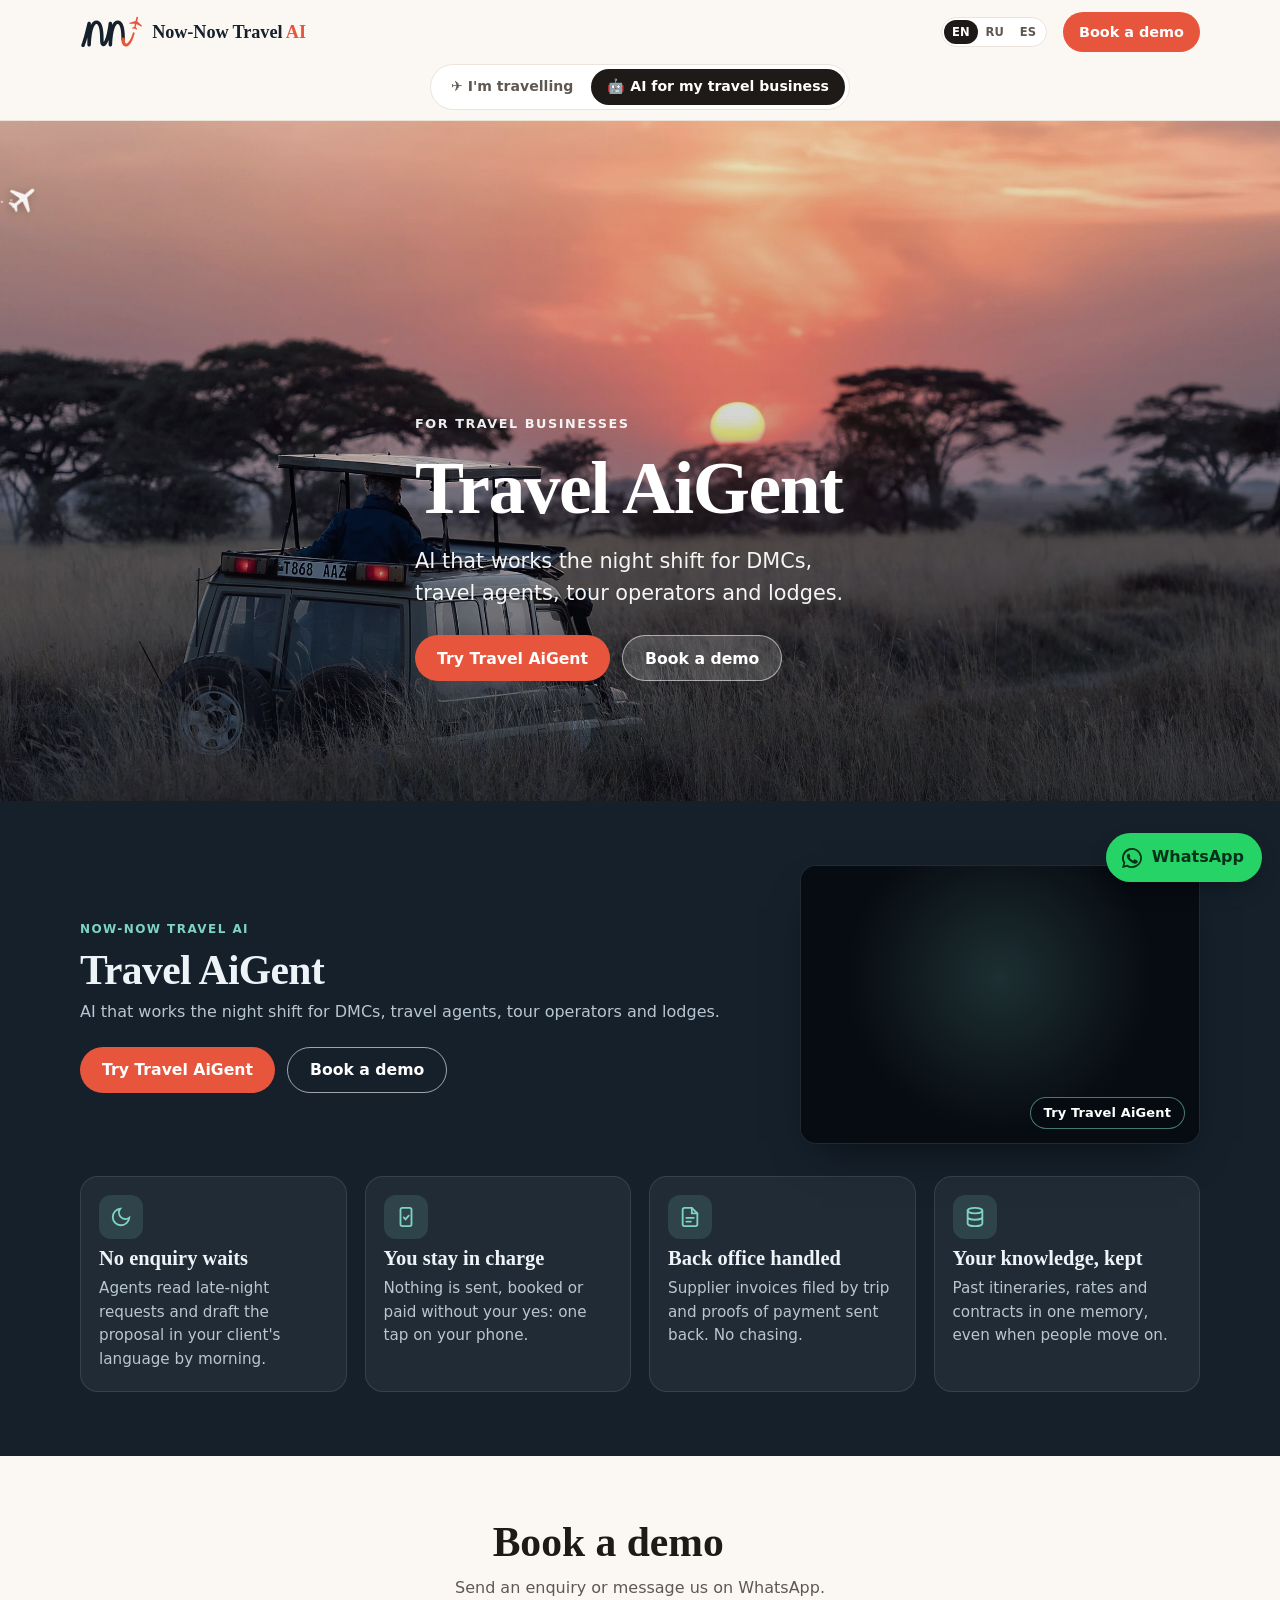
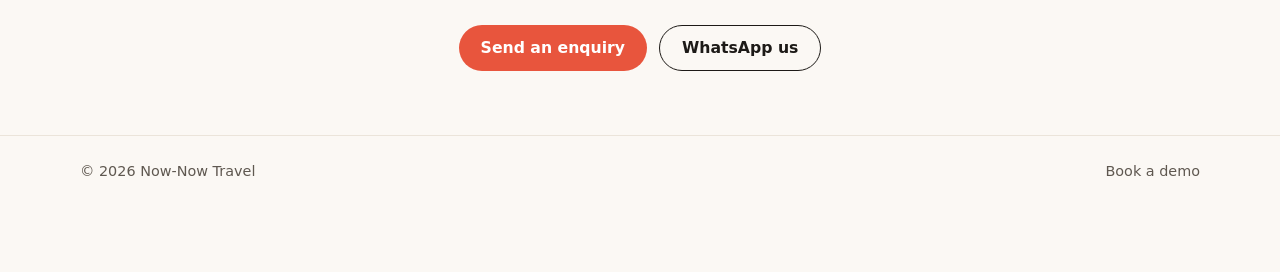
==== commit ba1183e5: "AI tab hero: Unsplash sunset safari by Hu Chen" ====
--- a/ai/index.html
+++ b/ai/index.html
@@ -63,7 +63,7 @@
   <source media="(max-width:800px)" type="image/jpeg" srcset="/img/ai-hero-m.jpg">
   <source type="image/webp" srcset="/img/ai-hero-1280.webp 1280w, /img/ai-hero.webp 2560w" sizes="100vw">
   <source type="image/jpeg" srcset="/img/ai-hero-1280.jpg 1280w, /img/ai-hero.jpg 2560w" sizes="100vw">
-  <img src="/img/ai-hero.jpg" alt="A modern safari lodge deck with lounge chairs" width="2560" height="1440" fetchpriority="high">
+  <img src="/img/ai-hero.jpg" alt="A safari game vehicle at sunset on the African savannah" width="2560" height="1440" fetchpriority="high">
  </picture>
  <div class="sky" aria-hidden="true"><svg viewBox="0 0 1600 900" preserveAspectRatio="xMidYMin slice" focusable="false"><defs><path id="sk-pl" d="M95.58 28.92 L96.31 29.25 L96.56 30.23 L96.33 31.69 L95.19 36.49 L102.71 43.45 L102.27 45.29 L94.12 40.98 L92.7 45.83 L95.26 48.92 L94.94 50.24 L91.66 48.6 L90.8 49.04 L90.23 48.26 L86.56 48.25 L86.88 46.93 L90.55 45.32 L91.46 40.35 L82.25 40.54 L82.68 38.7 L92.53 35.86 L93.67 31.06 L94.11 29.65 L94.78 28.89Z" transform="rotate(45) translate(-92.48 -39.56)"/></defs><mask id="sk-m1" maskUnits="userSpaceOnUse" x="-200" y="-100" width="2000" height="1100"><path d="M-80 120C240 30 520 150 820 80S1360 40 1700 110" pathLength="1" fill="none" stroke="#fff" stroke-width="10" stroke-dasharray="1 1" stroke-dashoffset="1"><animate attributeName="stroke-dashoffset" values="1;1;0;0" keyTimes="0;0.02;0.66;1" dur="20s" repeatCount="indefinite"/></path></mask><g opacity=".9"><animate attributeName="opacity" values=".9;.9;.9;0" keyTimes="0;0.02;0.66;1" dur="20s" repeatCount="indefinite"/><path class="sk-trail" d="M-80 120C240 30 520 150 820 80S1360 40 1700 110" mask="url(#sk-m1)"/><use href="#sk-pl" fill="#fff" transform="scale(1.7)"><animateMotion dur="20s" repeatCount="indefinite" rotate="auto" calcMode="linear" keyPoints="0;0;1;1" keyTimes="0;0.02;0.66;1" path="M-80 120C240 30 520 150 820 80S1360 40 1700 110"/></use></g><mask id="sk-m2" maskUnits="userSpaceOnUse" x="-200" y="-100" width="2000" height="1100"><path d="M1700 60C1400 140 1100 40 800 110S300 70-100 135" pathLength="1" fill="none" stroke="#fff" stroke-width="10" stroke-dasharray="1 1" stroke-dashoffset="1"><animate attributeName="stroke-dashoffset" values="1;1;0;0" keyTimes="0;0.3;0.86;1" dur="26s" repeatCount="indefinite"/></path></mask><g opacity=".95"><animate attributeName="opacity" values=".95;.95;.95;0" keyTimes="0;0.3;0.86;1" dur="26s" repeatCount="indefinite"/><path class="sk-trail" d="M1700 60C1400 140 1100 40 800 110S300 70-100 135" mask="url(#sk-m2)"/><use href="#sk-pl" fill="#e8553d" transform="scale(1.2)"><animateMotion dur="26s" repeatCount="indefinite" rotate="auto" calcMode="linear" keyPoints="0;0;1;1" keyTimes="0;0.3;0.86;1" path="M1700 60C1400 140 1100 40 800 110S300 70-100 135"/></use></g></svg></div>
  <div class="wrap">
--- a/css/site.css
+++ b/css/site.css
@@ -46,7 +46,7 @@
 .hero picture{position:absolute;inset:0;width:100%;height:100%;overflow:hidden}
 .hero picture img{position:absolute;inset:0;width:100%;height:100%;object-fit:cover;transform:scale(1);transform-origin:50% 50%;animation:hero-zoom 28s ease-out forwards}
 .hero-travel picture img{object-position:center 48%}
-.hero-ai picture img{object-position:center 68%}
+.hero-ai picture img{object-position:center 45%}
 @keyframes hero-zoom{from{transform:scale(1)}to{transform:scale(1.06)}}
 .hero::after{content:"";position:absolute;inset:0;background:linear-gradient(180deg,rgba(10,15,25,.08) 0%,rgba(10,15,25,.16) 42%,rgba(10,15,25,.40) 74%,rgba(10,15,25,.60) 100%)}
 .hero .wrap{position:relative;z-index:2;padding-bottom:56px;padding-top:80px}
@@ -160,7 +160,7 @@
   .hero{min-height:72vh}
   .hero .wrap{padding-bottom:40px}
   .hero-travel picture img{object-position:center 50%}
-  .hero-ai picture img{object-position:center 62%}
+  .hero-ai picture img{object-position:center 45%}
   .ai-top{grid-template-columns:1fr;gap:20px;margin-bottom:24px}
   .qd-preview{aspect-ratio:4/3;max-height:260px}
   .qd-live iframe{width:200%;height:200%;transform:scale(.5)}
